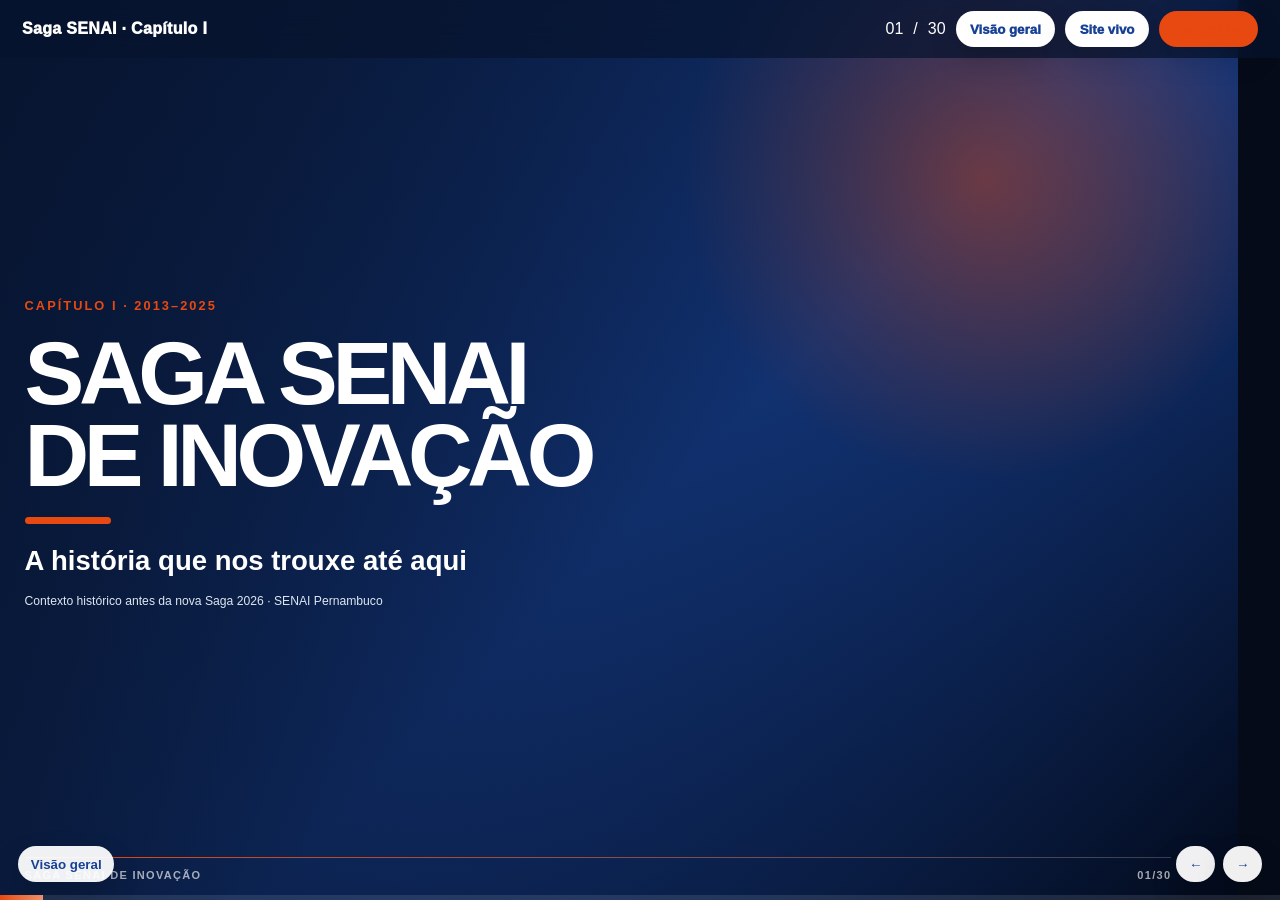
==== index.html @ 02d1ab54 "Reescreve keynote como site online vivo" ====
<!doctype html>
<html lang="pt-BR">
<head>
  <meta charset="utf-8">
  <meta name="viewport" content="width=device-width, initial-scale=1">
  <meta name="theme-color" content="#164194">
  <meta name="description" content="Keynote online da Saga SENAI de Inovação — Capítulo I: A história que nos trouxe até aqui.">
  <title>Saga SENAI de Inovação — Capítulo I</title>
  <link rel="stylesheet" href="assets/css/site.css">
</head>
<body>
<nav class="nav">
  <div class="brand">Saga SENAI · Capítulo I</div>
  <div class="nav-actions">
    <span id="currentSlide">01</span><span>/</span><span id="totalSlides">30</span>
    <button class="btn" data-overview>Visão geral</button>
    <button class="btn" data-free>Site vivo</button>
    <button class="btn orange" data-fullscreen>Apresentar</button>
  </div>
</nav>
<main class="site"><div class="slides">

<section class="slide dark active" id="slide-01">
  <div class="hero-bg"></div>
  <div class="v" style="height:100%;max-width:850px">
    <div class="kicker a1">Capítulo I · 2013–2025</div>
    <h1 class="white-text a2">SAGA SENAI<br>DE INOVAÇÃO</h1>
    <div class="line a3"></div>
    <p class="lead white-text a4">A história que nos trouxe até aqui</p>
    <p class="small a4" style="margin-top:1rem;color:#DDE7F2">Contexto histórico antes da nova Saga 2026 · SENAI Pernambuco</p>
  </div>
  <div class="footer"><span>Saga SENAI de Inovação</span><span>01/30</span></div>
</section>

<section class="slide light" id="slide-02">
  <div class="blob" style="width:520px;height:520px;right:-120px;top:-110px"></div>
  <div class="full"><div style="max-width:1000px">
    <div class="kicker a1">Contrato narrativo</div>
    <h2 class="a2">Antes da nova Saga, precisamos entender a Saga que nos trouxe até aqui.</h2>
    <div class="line center a3"></div>
    <p class="lead a4">Esta não é uma palestra sobre passado. É a construção do <span class="orange">contexto</span> que torna a próxima mudança compreensível.</p>
  </div></div>
  <div class="footer"><span>Contexto antes da mudança</span><span>02/30</span></div>
</section>

<section class="slide blue" id="slide-03">
  <div class="split reverse">
    <div class="v">
      <div class="kicker a1">Pergunta inicial</div>
      <h2 class="white-text a2">Pense em um aluno.</h2>
      <div class="line a3"></div>
      <p class="lead white-text a4">O que esse jovem precisa saber fazer que uma aula expositiva, sozinha, não consegue entregar?</p>
    </div>
    <figure class="visual float a3"><img src="assets/illustrations/road-to-knowledge.svg" alt="Jornada de aprendizagem"></figure>
  </div>
  <div class="footer"><span>A pergunta de origem</span><span>03/30</span></div>
</section>

<section class="slide white" id="slide-04">
  <div class="kicker a1">Ativação da sala</div><h2 class="a2">Antes dos dados, uma memória.</h2>
  <div class="grid g3" style="margin-top:2.6rem">
    <div class="card a3"><h3>Equipe multidisciplinar</h3><p>Quantos trabalharam com pessoas de cursos diferentes?</p></div>
    <div class="card sky a4"><h3>Mercado real</h3><p>Quantos viveram uma situação real de empresa durante a formação?</p></div>
    <div class="card a4"><h3>Pitch</h3><p>Quantos defenderam uma solução para um empresário?</p></div>
  </div>
  <div class="footer"><span>Memória antes do dado</span><span>04/30</span></div>
</section>

<section class="slide light" id="slide-05">
  <div class="split">
    <div class="v"><div class="kicker a1">O problema original</div><h2 class="a2">A indústria chamava por outro tipo de formação.</h2><div class="line a3"></div><p class="lead a4">Problemas reais exigem mais do que domínio técnico.</p><p class="a4" style="margin-top:.8rem">Exigem colaboração, comunicação, prototipagem, decisão e entrega.</p></div>
    <figure class="visual float a3"><img src="assets/illustrations/wireframe-to-app.svg" alt="Prototipagem e aplicação"></figure>
  </div>
  <div class="footer"><span>Indústria · Competências · Aprendizagem aplicada</span><span>05/30</span></div>
</section>

<section class="slide white" id="slide-06">
  <div class="split"><div class="v"><div class="kicker a1">Contexto industrial</div><h2 class="a2">As competências passaram a mudar mais rápido.</h2><p class="small a3" style="margin-top:1rem">Fonte: Future of Jobs Report 2025 · World Economic Forum</p></div><div class="v"><div class="giant a2">39%</div><p class="lead a3">das competências centrais dos trabalhadores devem mudar até 2030.</p><div class="pills a4"><span class="badge">aprender</span><span class="badge sky">adaptar</span><span class="badge">criar</span><span class="badge orange">resolver</span></div></div></div>
  <div class="footer"><span>Competências em transformação</span><span>06/30</span></div>
</section>

<section class="slide light" id="slide-07">
  <div class="split"><div class="v"><div class="kicker a1">Base pedagógica</div><h2 class="a2">A MSEP é a raiz.<br><span class="orange">A Saga é o currículo em movimento.</span></h2><p class="lead a3" style="margin-top:1rem">A Saga materializa princípios da aprendizagem por competências em situações reais.</p><p class="small a4" style="margin-top:1rem">Não inserir data específica da MSEP sem validação documental.</p></div><figure class="visual float a3"><img src="assets/illustrations/road-to-knowledge.svg" alt="MSEP como raiz da aprendizagem"></figure></div>
  <div class="footer"><span>Currículo em movimento</span><span>07/30</span></div>
</section>

<section class="slide white" id="slide-08">
  <div class="kicker a1">DNA da Saga</div><h2 class="a2">Sem demanda real, não há aprendizagem real.</h2><p class="lead a3" style="margin-top:1rem;max-width:1050px">Situação-Problema é o desafio real que entra na escola como matéria-prima de aprendizagem.</p>
  <div class="map a4" style="height:230px"><div class="map-line"></div><div class="node" style="left:0;top:50%;transform:translateY(-50%)">Indústria<br>formula</div><div class="node" style="left:23%;top:50%;transform:translateY(-50%)">SENAI<br>media</div><div class="node o" style="left:46%;top:50%;transform:translateY(-50%)">Escola<br>trabalha</div><div class="node" style="left:69%;top:50%;transform:translateY(-50%)">Estudante<br>prototipa</div><div class="node" style="left:92%;top:50%;transform:translateY(-50%)">Indústria<br>avalia</div></div>
  <div class="footer"><span>Situação-Problema</span><span>08/30</span></div>
</section>

<section class="slide light" id="slide-09">
  <div class="kicker a1">Mapa da trilha</div><h2 class="a2">A Saga é uma trilha, não uma lista de eventos.</h2>
  <div class="map a3"><div class="map-line"></div><div class="node" style="left:0;top:50%;transform:translateY(-50%)">Indústria</div><div class="node o" style="left:23%;top:50%;transform:translateY(-50%)">Grand<br>Prix</div><div class="node" style="left:46%;top:50%;transform:translateY(-50%)">DSPI</div><div class="node o" style="left:69%;top:50%;transform:translateY(-50%)">Inova</div><div class="node" style="left:92%;top:50%;transform:translateY(-50%)">Indústria</div><div class="transversal">SENAI Lab · ambiente transversal | MSEP · base pedagógica</div></div>
  <div class="footer"><span>Trilha de aprendizagem aplicada</span><span>09/30</span></div>
</section>

<section class="slide dark" id="slide-10"><div class="hero-bg"></div><div class="v" style="height:100%;max-width:960px"><div class="kicker a1">Grand Prix · primeira aposta</div><h2 class="white-text a2">E se colocássemos velocidade de startup dentro da escola técnica?</h2><div class="pills a3"><span class="badge orange">desafio real</span><span class="badge light">equipe multidisciplinar</span><span class="badge light">tempo limitado</span><span class="badge light">banca da indústria</span></div></div><div class="footer"><span>Grand Prix</span><span>10/30</span></div></section>

<section class="slide white" id="slide-11"><div class="full"><div style="max-width:1060px"><div class="kicker a1">Pergunta ativadora</div><h2 class="center a2">Por que <span class="orange">escuderia</span>?</h2><figure class="visual float a3" style="margin:1rem auto 1.5rem"><img src="assets/illustrations/team-assignment.svg" alt="Equipe e papéis"></figure><div class="grid g4 a4"><div class="card"><h3>Identidade</h3><p>pertencimento</p></div><div class="card sky"><h3>Estratégia</h3><p>papéis e ritmo</p></div><div class="card blue"><h3>Colaboração</h3><p>inteligência coletiva</p></div><div class="card"><h3>Performance</h3><p>entrega sob pressão</p></div></div></div></div><div class="footer"><span>Escuderia como metáfora pedagógica</span><span>11/30</span></div></section>

<section class="slide light" id="slide-12"><div class="kicker a1">A corrida de inovação</div><h2 class="a2">Pouco tempo. Alta intensidade. Entrega real.</h2><div class="timeline a3"><div class="tp" style="left:8%"><div class="dot"></div><p>Imersão</p></div><div class="tp" style="left:25%"><div class="dot"></div><p>Ideação</p></div><div class="tp" style="left:42%"><div class="dot"></div><p>Protótipo</p></div><div class="tp" style="left:59%"><div class="dot"></div><p>Negócio</p></div><div class="tp" style="left:76%"><div class="dot"></div><p>Pitch</p></div><div class="tp" style="left:93%"><div class="dot"></div><p>Banca</p></div></div><div class="footer"><span>Da imersão à banca</span><span>12/30</span></div></section>

<section class="slide white" id="slide-13"><div class="kicker a1">As três entregas</div><h2 class="a2">O Grand Prix não termina em ideia.</h2><div class="grid g3" style="margin-top:2.8rem"><div class="card sky a3"><h3>Canvas</h3><p>Como a solução cria valor?</p></div><div class="card blue a4"><h3>Protótipo</h3><p>Como a ideia começa a existir?</p></div><div class="card a4"><h3>Pitch</h3><p>Como a equipe defende a solução?</p></div></div><p class="center lead a4" style="margin-top:2.4rem;color:var(--blue)">Pensar · fazer · testar · sintetizar · defender</p><div class="footer"><span>Canvas · Protótipo · Pitch</span><span>13/30</span></div></section>

<section class="slide blue" id="slide-14"><div class="split"><div class="v"><div class="kicker a1">Empresas reais</div><h2 class="white-text a2">A indústria não é espectadora.</h2><div class="line a3"></div><p class="lead white-text a4">Na Saga, a indústria demanda, acompanha, pergunta e avalia.</p></div><figure class="visual float a3"><img src="assets/illustrations/public-speaking.svg" alt="Apresentação para banca"></figure></div><div class="footer"><span>A indústria dentro da aprendizagem</span><span>14/30</span></div></section>

<section class="slide light" id="slide-15"><div class="kicker a1">Primeiros aprendizados</div><h2 class="a2">A faísca acendeu.</h2><p class="lead a3" style="margin-top:.75rem">O Grand Prix mostrou que estudantes técnicos podiam:</p><div class="grid g3" style="margin-top:2rem"><div class="card a3"><h3>01</h3><p>entender problemas reais</p></div><div class="card sky a4"><h3>02</h3><p>trabalhar sob pressão</p></div><div class="card blue a4"><h3>03</h3><p>colaborar entre áreas</p></div><div class="card blue a3"><h3>04</h3><p>prototipar soluções</p></div><div class="card a4"><h3>05</h3><p>comunicar valor para a indústria</p></div></div><div class="footer"><span>Potencial revelado</span><span>15/30</span></div></section>

<section class="slide dark" id="slide-16"><div class="split"><div class="v"><div class="kicker a1">O teste que ninguém pediu</div><h2 class="white-text a2">E então veio 2020.</h2><div class="line a3"></div><p class="lead white-text a4">A pandemia colocou à prova a capacidade de adaptação da Saga.</p><div class="pills a4"><span class="badge light">operação digital</span><span class="badge light">mentorias remotas</span><span class="badge orange">atuação em rede</span></div></div><figure class="visual float a3"><img src="assets/illustrations/conference-call.svg" alt="Operação digital e remota"></figure></div><div class="footer"><span>Pandemia e adaptação</span><span>16/30</span></div></section>

<section class="slide white" id="slide-17"><div class="split"><div class="v"><div class="kicker a1">DSPI</div><h2 class="a2">Uma boa ideia precisa de tempo para virar solução.</h2><p class="lead a3" style="margin-top:1rem">Se o Grand Prix acende a faísca, o DSPI sustenta a chama.</p></div><div class="grid a4"><div class="card blue"><h3>Projeto Integrador</h3><p>continuidade pedagógica</p></div><div class="card sky"><h3>Método</h3><p>investigação, teste e banca</p></div><div class="card"><h3>Aprendizagem contínua</h3><p>o percurso também importa</p></div></div></div><div class="footer"><span>Da faísca à chama</span><span>17/30</span></div></section>

<section class="slide light" id="slide-18"><div class="kicker a1">Projeto como evidência</div><h2 class="a2">O processo também é aprendizagem.</h2><p class="lead a3" style="margin-top:.9rem;max-width:1050px">Na Saga, investigar, errar, testar, ajustar e comunicar têm valor pedagógico.</p><div class="map a4" style="height:230px"><div class="map-line"></div><div class="node" style="left:0;top:50%;transform:translateY(-50%)">Investigar</div><div class="node o" style="left:23%;top:50%;transform:translateY(-50%)">Idear</div><div class="node" style="left:46%;top:50%;transform:translateY(-50%)">Prototipar</div><div class="node o" style="left:69%;top:50%;transform:translateY(-50%)">Validar</div><div class="node" style="left:92%;top:50%;transform:translateY(-50%)">Comunicar</div></div><div class="footer"><span>Ciclo de aprendizagem aplicada</span><span>18/30</span></div></section>

<section class="slide white" id="slide-19"><div class="kicker a1">Duas perguntas · dois tempos</div><h2 class="a2">Uma mesma trilha.</h2><div class="grid g2" style="margin-top:2.7rem"><div class="card a3"><h3>Grand Prix</h3><p>Intensidade, ideação rápida, protótipo inicial e pressão criativa.</p></div><div class="card blue a4"><h3>DSPI</h3><p>Profundidade, investigação, protótipo funcional e aprendizagem contínua.</p></div></div><div class="footer"><span>Intensidade e profundidade</span><span>19/30</span></div></section>

<section class="slide blue" id="slide-20"><div class="split"><div class="v"><div class="kicker a1">SENAI Lab</div><h2 class="white-text a2">Onde a ideia começa a existir?</h2><div class="line a3"></div><h1 class="orange a4" style="font-size:clamp(54px,7vw,106px)">No SENAI Lab.</h1><p class="lead white-text a4">Ideia → objeto · hipótese → teste · solução → protótipo</p></div><figure class="visual float a3"><img src="assets/illustrations/wireframe-to-app.svg" alt="Protótipo no laboratório"></figure></div><div class="footer"><span>O chão da inovação</span><span>20/30</span></div></section>

<section class="slide light" id="slide-21"><div class="kicker a1">Prototipagem</div><h2 class="a2">Do conceito ao MVP.</h2><div class="grid g3" style="margin-top:3rem"><div class="card sky a3"><h3>Nível 1</h3><p>Protótipo conceitual</p></div><div class="card blue a4"><h3>Nível 2</h3><p>Protótipo funcional</p></div><div class="card a4"><h3>Nível 3</h3><p>MVP com potencial de aplicação</p></div></div><p class="lead center a4" style="margin-top:2.6rem;color:var(--blue)">Prototipagem transforma aprendizagem em evidência concreta.</p><div class="footer"><span>Do conceito à aplicação</span><span>21/30</span></div></section>

<section class="slide white" id="slide-22"><div class="split"><div class="v"><div class="kicker a1">Inova SENAI</div><h2 class="a2">Alguém pagaria por isso?</h2><div class="grid" style="margin-top:2rem"><div class="card blue a3"><h3>Grand Prix</h3><p>A equipe consegue ter uma boa ideia sob pressão?</p></div><div class="card sky a4"><h3>DSPI</h3><p>A equipe consegue transformar a ideia em algo que funciona?</p></div><div class="card a4"><h3>Inova</h3><p>A solução tem valor fora da escola?</p></div></div></div><figure class="visual float a3"><img src="assets/illustrations/budget-adjustments.svg" alt="Valor e viabilidade"></figure></div><div class="footer"><span>A pergunta de mercado</span><span>22/30</span></div></section>

<section class="slide light" id="slide-23"><div class="kicker a1">Continuidade</div><h2 class="a2">Quando a aprendizagem atravessa a escola.</h2><p class="lead a3" style="margin-top:.8rem;max-width:1050px">O maior impacto da Saga acontece quando o projeto não termina no evento.</p><div class="timeline a4"><div class="tp" style="left:8%"><div class="dot"></div><p>Sala</p></div><div class="tp" style="left:25%"><div class="dot"></div><p>Protótipo</p></div><div class="tp" style="left:42%"><div class="dot"></div><p>Banca</p></div><div class="tp" style="left:59%"><div class="dot"></div><p>Mentoria</p></div><div class="tp" style="left:76%"><div class="dot"></div><p>Ecossistema</p></div><div class="tp" style="left:93%"><div class="dot"></div><p>Continuidade</p></div></div><div class="footer"><span>Projeto que continua</span><span>23/30</span></div></section>

<section class="slide blue" id="slide-24"><div class="split"><div class="v"><div class="kicker a1">Rede nacional</div><h2 class="white-text a2">A Saga cresceu porque cada DR traduziu a proposta para sua realidade.</h2><p class="lead white-text a3" style="margin-top:1rem">Identidade nacional + adaptação regional.</p></div><figure class="visual float a3"><img src="assets/illustrations/join-network.svg" alt="Rede nacional"></figure></div><div class="footer"><span>Identidade nacional · adaptação regional</span><span>24/30</span></div></section>

<section class="slide white" id="slide-25"><div class="kicker a1">Valor acumulado</div><h2 class="a2">O valor da Saga não está apenas no pódio.</h2><div class="grid g2" style="margin-top:2.2rem"><div class="card a3"><h3>Aluno</h3><p>protagonismo, confiança e repertório</p></div><div class="card blue a4"><h3>Docente</h3><p>mediação, projeto e inovação pedagógica</p></div><div class="card sky a4"><h3>Escola</h3><p>evidências, integração e cultura de inovação</p></div><div class="card a4"><h3>Indústria</h3><p>aproximação, talentos e soluções</p></div></div><div class="footer"><span>Para além da competição</span><span>25/30</span></div></section>

<section class="slide light" id="slide-26"><div class="full"><div style="max-width:1120px"><div class="kicker a1">O modelo amadureceu</div><h2 class="center a2">E quando um modelo amadurece, ele também precisa mudar.</h2><div class="grid g3" style="margin-top:3rem"><div class="card a3"><h3>Crescimento</h3><p>traz complexidade</p></div><div class="card sky a4"><h3>Complexidade</h3><p>exige governança</p></div><div class="card a4"><h3>Governança</h3><p>exige nova arquitetura</p></div></div></div></div><div class="footer"><span>O paradoxo da evolução</span><span>26/30</span></div></section>

<section class="slide dark" id="slide-27"><div class="split"><div class="v"><div class="kicker a1">Limites do modelo anterior</div><h2 class="white-text a2">Crescimento real exige reconhecer limites.</h2><div class="line a3"></div><p class="lead white-text a4">O DSPI foi fundamental.</p><div class="pills a4"><span class="badge light">o mundo mudou</span><span class="badge light">a indústria mudou</span><span class="badge light">os estudantes mudaram</span><span class="badge orange">a Saga amadureceu</span></div></div><figure class="visual float a3"><img src="assets/illustrations/comment-sent.svg" alt="Maturidade institucional"></figure></div><div class="footer"><span>Seriedade institucional</span><span>27/30</span></div></section>

<section class="slide white" id="slide-28"><div class="full"><div style="max-width:1120px"><div class="kicker a1">A verdade desconfortável</div><h2 class="center a2">O sucesso da Saga foi exatamente o motivo pelo qual ela precisou <span class="orange">evoluir</span>.</h2><p class="lead center a3" style="margin-top:1.4rem">A Saga não evolui por fraqueza. Evolui porque funcionou, cresceu e passou a exigir mais integração, evidência, governança e conexão curricular.</p></div></div><div class="footer"><span>O sucesso exige evolução</span><span>28/30</span></div></section>

<section class="slide dark" id="slide-29"><div class="full"><div style="max-width:1120px"><h2 class="white-text center a1">Se a Saga funcionou tão bem,</h2><h1 class="orange center a2" style="font-size:clamp(58px,8vw,118px)">por que precisou mudar?</h1><p class="lead center a3" style="margin-top:1.6rem;color:#DDE7F2">A resposta pertence ao segundo momento do encontro.</p></div></div><div class="footer"><span>Pergunta para o intervalo</span><span>29/30</span></div></section>

<section class="slide blue" id="slide-30"><div class="split"><div class="v"><div class="kicker a1">Encerramento do Capítulo I</div><h2 class="white-text a2">Vocês são essas pessoas agora.</h2><div class="line a3"></div><p class="lead white-text a4">A Saga chegou até aqui porque, em cada momento difícil, houve pessoas que escolheram avançar.</p><p class="lead a4" style="margin-top:1.4rem;color:#F6D6C8">Ninguém constrói o futuro sem entender o que custou chegar até aqui.</p></div><figure class="visual float a3"><img src="assets/illustrations/online-party.svg" alt="Encerramento e continuidade"></figure></div><div class="footer"><span>Responsabilidade e continuidade</span><span>30/30</span></div></section>

</div></main>
<div class="controls"><button data-prev>←</button><button data-next>→</button></div>
<div class="menu"><button data-overview>Visão geral</button></div>
<div class="progress"><span id="progressBar"></span></div>
<script src="assets/js/app.js"></script>
</body>
</html>
---- assets/css/site.css ----
:root{--blue:#164194;--sky:#008BD2;--orange:#E84910;--white:#fff;--off:#f7f9fc;--soft:#ecf1f7;--text:#2f3a45;--muted:#6b7280;--dark:#07142f;--ink:#111827;--shadow:0 28px 90px rgba(7,20,47,.22);--soft-shadow:0 16px 42px rgba(7,20,47,.12);--radius:28px}*{box-sizing:border-box}html{scroll-behavior:smooth}body{margin:0;background:#050b18;color:var(--text);font-family:Aptos,Inter,Arial,sans-serif;overflow:hidden}body.free{overflow:auto}.site{height:100vh;overflow:hidden;background:#050b18}.slides{height:100%;position:relative}.slide{position:absolute;inset:0;display:none;padding:6.2vh 5.2vw 5.4vh;background:var(--off);overflow:hidden;isolation:isolate}.slide.active{display:grid;animation:enter .7s cubic-bezier(.2,.8,.2,1) both}.slide.light{background:var(--off)}.slide.white{background:#fff}.slide.dark{background:var(--ink);color:#fff}.slide.blue{background:linear-gradient(135deg,#07142f 0%,#164194 62%,#008bd2 140%);color:#fff}.slide.dark h1,.slide.dark h2,.slide.dark h3,.slide.dark p,.slide.blue h1,.slide.blue h2,.slide.blue h3,.slide.blue p{color:#fff}@keyframes enter{from{opacity:0;transform:translateX(4vw) scale(.985)}to{opacity:1;transform:translateX(0) scale(1)}}@keyframes rise{from{opacity:0;transform:translateY(28px)}to{opacity:1;transform:translateY(0)}}@keyframes float{0%,100%{transform:translateY(0)}50%{transform:translateY(-14px)}}.active .a1{animation:rise .65s .04s both}.active .a2{animation:rise .65s .18s both}.active .a3{animation:rise .65s .32s both}.active .a4{animation:rise .65s .46s both}.active .float{animation:float 5s ease-in-out infinite}h1,h2,h3,p{margin:0}h1{font-size:clamp(48px,7vw,112px);line-height:.92;letter-spacing:-.06em;font-weight:900;color:var(--blue)}h2{font-size:clamp(34px,4.6vw,72px);line-height:1.02;letter-spacing:-.045em;font-weight:860;color:var(--blue)}h3{font-size:clamp(20px,2vw,30px);line-height:1.1;font-weight:820;color:var(--blue)}p{font-size:clamp(18px,1.55vw,27px);line-height:1.32}.lead{font-size:clamp(23px,2.15vw,36px);line-height:1.2;font-weight:650}.small{font-size:clamp(12px,.95vw,16px);line-height:1.35;color:var(--muted)}.kicker{font-size:clamp(12px,1vw,16px);font-weight:900;text-transform:uppercase;letter-spacing:.16em;color:var(--orange);margin-bottom:1.15rem}.orange{color:var(--orange)!important}.blue-text{color:var(--blue)!important}.white-text{color:#fff!important}.center{text-align:center}.muted{color:var(--muted)}.line{width:86px;height:7px;border-radius:99px;background:var(--orange);margin:1.25rem 0}.line.center{margin-left:auto;margin-right:auto}.split{height:100%;display:grid;grid-template-columns:.98fr 1.02fr;gap:3rem;align-items:center}.split.reverse{grid-template-columns:1.04fr .96fr}.v{display:flex;flex-direction:column;justify-content:center}.full{height:100%;display:flex;align-items:center;justify-content:center;text-align:center}.grid{display:grid;gap:1.18rem}.g2{grid-template-columns:repeat(2,1fr)}.g3{grid-template-columns:repeat(3,1fr)}.g4{grid-template-columns:repeat(4,1fr)}.card{background:rgba(255,255,255,.94);border:1px solid rgba(22,65,148,.12);border-radius:26px;padding:1.25rem 1.35rem;box-shadow:var(--soft-shadow);position:relative;overflow:hidden}.card:before{content:"";position:absolute;left:0;top:0;bottom:0;width:7px;background:var(--orange)}.card.blue:before{background:var(--blue)}.card.sky:before{background:var(--sky)}.card h3{margin-bottom:.45rem}.card p{font-size:clamp(15px,1.25vw,21px);color:var(--text)}.badge{display:inline-flex;align-items:center;justify-content:center;border-radius:99px;background:var(--blue);color:#fff;padding:.48rem .78rem;font-weight:900;text-transform:uppercase;letter-spacing:.06em;font-size:clamp(11px,.9vw,15px);box-shadow:0 12px 28px rgba(22,65,148,.18)}.badge.orange{background:var(--orange)}.badge.sky{background:var(--sky)}.badge.light{background:#fff;color:var(--blue);box-shadow:none}.pills{display:flex;flex-wrap:wrap;gap:.58rem;margin-top:1.35rem}.hero-bg{position:absolute;inset:0;z-index:-2;background:radial-gradient(circle at 80% 20%,rgba(232,73,16,.55),transparent 24%),linear-gradient(135deg,#07142f 0%,#164194 55%,#020817 100%)}.hero-bg:after{content:"";position:absolute;inset:0;background:linear-gradient(90deg,rgba(7,20,47,.86),rgba(7,20,47,.45),rgba(7,20,47,.10));z-index:-1}.blob{position:absolute;border-radius:50%;filter:blur(10px);opacity:.22;background:radial-gradient(circle,var(--sky),transparent 62%)}.visual{width:min(44vw,610px);justify-self:center}.visual img{width:100%;height:auto;filter:drop-shadow(0 26px 42px rgba(7,20,47,.14))}.dark .visual img,.blue .visual img{filter:drop-shadow(0 30px 52px rgba(0,0,0,.28))}.footer{position:absolute;left:5.2vw;right:5.2vw;bottom:2.1vh;display:flex;align-items:center;justify-content:space-between;color:rgba(47,58,69,.55);font-size:11px;font-weight:900;text-transform:uppercase;letter-spacing:.12em}.footer:before{content:"";position:absolute;left:0;right:0;top:-12px;height:1px;background:linear-gradient(90deg,var(--orange),rgba(22,65,148,.12))}.dark .footer,.blue .footer{color:rgba(255,255,255,.64)}.dark .footer:before,.blue .footer:before{background:linear-gradient(90deg,var(--orange),rgba(255,255,255,.20))}.map{position:relative;height:315px;margin-top:2.1rem}.map-line{position:absolute;left:7%;right:7%;top:50%;height:5px;border-radius:99px;background:linear-gradient(90deg,var(--blue),var(--sky),var(--orange));transform:translateY(-50%)}.node{position:absolute;width:126px;height:126px;border-radius:50%;display:flex;align-items:center;justify-content:center;text-align:center;background:#fff;border:3px solid var(--blue);color:var(--blue);font-weight:900;box-shadow:var(--soft-shadow);padding:.9rem}.node.o{border-color:var(--orange);color:var(--orange)}.transversal{position:absolute;left:18%;right:18%;bottom:5px;height:42px;border-radius:99px;background:var(--blue);color:#fff;display:flex;align-items:center;justify-content:center;font-weight:900;letter-spacing:.05em}.timeline{position:relative;height:285px;margin-top:2.4rem}.timeline:before{content:"";position:absolute;left:4%;right:4%;top:52%;height:5px;border-radius:99px;background:linear-gradient(90deg,var(--blue),var(--sky),var(--orange))}.tp{position:absolute;top:37%;transform:translateX(-50%);text-align:center}.dot{width:34px;height:34px;border-radius:50%;background:var(--orange);border:6px solid #fff;box-shadow:0 12px 30px rgba(232,73,16,.25);margin:0 auto 14px}.tp p{font-size:16px;font-weight:900;color:var(--blue)}.nav{position:fixed;top:0;left:0;right:0;height:58px;display:flex;align-items:center;justify-content:space-between;padding:0 22px;background:rgba(7,20,47,.72);backdrop-filter:blur(16px);z-index:80;color:#fff}.brand{font-weight:950;letter-spacing:.02em}.nav-actions{display:flex;gap:10px;align-items:center}.btn{border:0;border-radius:99px;padding:.68rem .9rem;background:#fff;color:var(--blue);font-weight:950;cursor:pointer;box-shadow:0 12px 28px rgba(0,0,0,.18)}.btn.orange{background:var(--orange);color:#fff}.progress{position:fixed;left:0;right:0;bottom:0;height:5px;background:rgba(255,255,255,.10);z-index:99}.progress span{display:block;height:100%;width:0;background:linear-gradient(90deg,var(--orange),#ff9a72);transition:width .35s}.controls{position:fixed;right:18px;bottom:18px;display:flex;gap:8px;z-index:100}.controls button,.menu button{border:0;background:rgba(255,255,255,.94);color:var(--blue);font-weight:900;border-radius:99px;padding:.65rem .8rem;box-shadow:0 12px 28px rgba(0,0,0,.18);cursor:pointer}.menu{position:fixed;left:18px;bottom:18px;z-index:100}.overview{overflow:auto!important;background:#07142f}.overview .site{height:auto;overflow:auto}.overview .slides{position:static;display:grid;grid-template-columns:repeat(2,minmax(320px,1fr));gap:18px;padding:18px}.overview .slide{display:block!important;position:relative;height:calc((50vw - 36px)*.5625);min-height:260px;padding:3vh 3vw;cursor:pointer}.overview .footer,.overview .controls,.overview .menu{display:none}.free .site{height:auto;overflow:auto}.free .slides{position:static}.free .slide{position:relative;display:grid;height:100vh}.free .controls,.free .menu{display:none}@media(max-width:900px){body{overflow:auto}.site{height:auto;overflow:auto}.slide{position:relative;display:grid;min-height:100vh}.split,.split.reverse,.g2,.g3,.g4{grid-template-columns:1fr}.visual{display:none}.footer{display:none}.nav{position:sticky}.controls,.menu{display:none}}
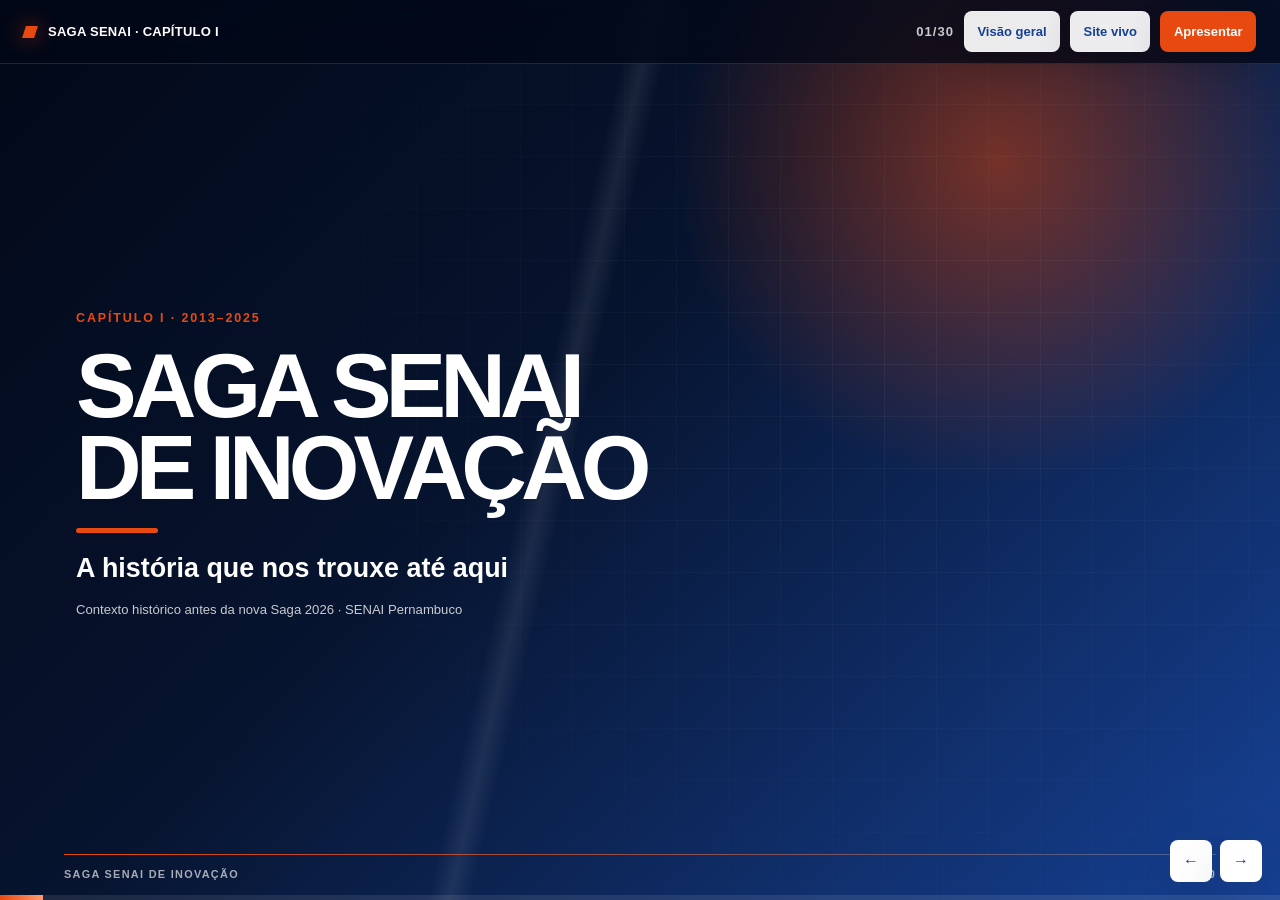
==== commit 11686665: "Reestrutura index com Bootstrap, ilustracoes e design futurista" ====
--- a/index.html
+++ b/index.html
@@ -4,144 +4,166 @@
   <meta charset="utf-8">
   <meta name="viewport" content="width=device-width, initial-scale=1">
   <meta name="theme-color" content="#164194">
-  <meta name="description" content="Keynote online da Saga SENAI de Inovação — Capítulo I: A história que nos trouxe até aqui.">
+  <meta name="description" content="Keynote online da Saga SENAI de Inovação — Capítulo I.">
   <title>Saga SENAI de Inovação — Capítulo I</title>
+  <link href="https://cdn.jsdelivr.net/npm/bootstrap@5.3.3/dist/css/bootstrap.min.css" rel="stylesheet">
   <link rel="stylesheet" href="assets/css/site.css">
 </head>
 <body>
-<nav class="nav">
-  <div class="brand">Saga SENAI · Capítulo I</div>
-  <div class="nav-actions">
-    <span id="currentSlide">01</span><span>/</span><span id="totalSlides">30</span>
-    <button class="btn" data-overview>Visão geral</button>
-    <button class="btn" data-free>Site vivo</button>
-    <button class="btn orange" data-fullscreen>Apresentar</button>
+<header class="topbar">
+  <div class="brand-mark"><span class="brand-dot"></span><span>Saga SENAI · Capítulo I</span></div>
+  <div class="top-actions">
+    <span class="slide-counter"><span id="currentSlide">01</span>/<span id="totalSlides">30</span></span>
+    <button class="btn-saga" type="button" data-overview>Visão geral</button>
+    <button class="btn-saga" type="button" data-site-mode>Site vivo</button>
+    <button class="btn-saga orange" type="button" data-fullscreen>Apresentar</button>
   </div>
-</nav>
-<main class="site"><div class="slides">
+</header>
 
-<section class="slide dark active" id="slide-01">
-  <div class="hero-bg"></div>
-  <div class="v" style="height:100%;max-width:850px">
-    <div class="kicker a1">Capítulo I · 2013–2025</div>
-    <h1 class="white-text a2">SAGA SENAI<br>DE INOVAÇÃO</h1>
-    <div class="line a3"></div>
-    <p class="lead white-text a4">A história que nos trouxe até aqui</p>
-    <p class="small a4" style="margin-top:1rem;color:#DDE7F2">Contexto histórico antes da nova Saga 2026 · SENAI Pernambuco</p>
+<main class="deck-shell">
+  <div class="slides">
+
+    <section class="slide dark is-active" id="slide-01">
+      <div class="hero-circuit"></div>
+      <div class="container-fluid">
+        <div class="row min-vh-75 align-items-center">
+          <div class="col-xl-8 copy-block">
+            <div class="kicker" data-animate style="--delay:.05s">Capítulo I · 2013–2025</div>
+            <h1 class="white-text" data-animate style="--delay:.14s">SAGA SENAI<br>DE INOVAÇÃO</h1>
+            <div class="accent-line" data-animate style="--delay:.24s"></div>
+            <p class="lead white-text" data-animate style="--delay:.34s">A história que nos trouxe até aqui</p>
+            <p class="small text-white-soft mt-3" data-animate style="--delay:.44s">Contexto histórico antes da nova Saga 2026 · SENAI Pernambuco</p>
+          </div>
+        </div>
+      </div>
+      <div class="slide-footer"><span>Saga SENAI de Inovação</span><span>01/30</span></div>
+    </section>
+
+    <section class="slide light" id="slide-02">
+      <div class="container-fluid">
+        <div class="row justify-content-center align-items-center text-center">
+          <div class="col-xl-9 copy-wide">
+            <div class="kicker" data-animate>Contrato narrativo</div>
+            <h2 data-animate style="--delay:.12s">Antes da nova Saga, precisamos entender a Saga que nos trouxe até aqui.</h2>
+            <div class="accent-line center" data-animate style="--delay:.22s"></div>
+            <p class="lead" data-animate style="--delay:.32s">Esta não é uma palestra sobre passado. É a construção do <span class="text-orange">contexto</span> que torna a próxima mudança compreensível.</p>
+          </div>
+        </div>
+      </div>
+      <div class="slide-footer"><span>Contexto antes da mudança</span><span>02/30</span></div>
+    </section>
+
+    <section class="slide blue" id="slide-03">
+      <div class="container-fluid">
+        <div class="row slide-grid align-items-center g-5">
+          <div class="col-lg-6 copy-block">
+            <div class="kicker" data-animate>Pergunta inicial</div>
+            <h2 class="white-text" data-animate style="--delay:.12s">Pense em um aluno.</h2>
+            <div class="accent-line" data-animate style="--delay:.22s"></div>
+            <p class="lead white-text" data-animate style="--delay:.32s">O que esse jovem precisa saber fazer que uma aula expositiva, sozinha, não consegue entregar?</p>
+          </div>
+          <div class="col-lg-6 visual-wrap"><img src="assets/illustrations/road-to-knowledge.svg" alt="Jornada de aprendizagem"></div>
+        </div>
+      </div>
+      <div class="slide-footer"><span>A pergunta de origem</span><span>03/30</span></div>
+    </section>
+
+    <section class="slide white" id="slide-04">
+      <div class="container-fluid">
+        <div class="row">
+          <div class="col-12"><div class="kicker" data-animate>Ativação da sala</div><h2 data-animate style="--delay:.12s">Antes dos dados, uma memória.</h2></div>
+        </div>
+        <div class="row g-4 mt-4">
+          <div class="col-lg-4" data-animate style="--delay:.22s"><div class="neo-panel"><h3>Equipe multidisciplinar</h3><p>Quantos trabalharam com pessoas de cursos diferentes?</p></div></div>
+          <div class="col-lg-4" data-animate style="--delay:.32s"><div class="neo-panel sky-accent"><h3>Mercado real</h3><p>Quantos viveram uma situação real de empresa durante a formação?</p></div></div>
+          <div class="col-lg-4" data-animate style="--delay:.42s"><div class="neo-panel blue-accent"><h3>Pitch</h3><p>Quantos defenderam uma solução para um empresário?</p></div></div>
+        </div>
+      </div>
+      <div class="slide-footer"><span>Memória antes do dado</span><span>04/30</span></div>
+    </section>
+
+    <section class="slide light" id="slide-05">
+      <div class="container-fluid"><div class="row slide-grid align-items-center g-5">
+        <div class="col-lg-6 copy-block"><div class="kicker" data-animate>O problema original</div><h2 data-animate style="--delay:.12s">A indústria chamava por outro tipo de formação.</h2><div class="accent-line" data-animate style="--delay:.22s"></div><p class="lead" data-animate style="--delay:.32s">Problemas reais exigem mais do que domínio técnico.</p><p class="mt-3" data-animate style="--delay:.42s">Exigem colaboração, comunicação, prototipagem, decisão e entrega.</p></div>
+        <div class="col-lg-6 visual-wrap"><img src="assets/illustrations/wireframe-to-app.svg" alt="Prototipagem e aplicação"></div>
+      </div></div>
+      <div class="slide-footer"><span>Indústria · Competências · Aprendizagem aplicada</span><span>05/30</span></div>
+    </section>
+
+    <section class="slide white" id="slide-06">
+      <div class="container-fluid"><div class="row slide-grid align-items-center g-5">
+        <div class="col-lg-6 copy-block"><div class="kicker" data-animate>Contexto industrial</div><h2 data-animate style="--delay:.12s">As competências passaram a mudar mais rápido.</h2><p class="small mt-3" data-animate style="--delay:.22s">Fonte: Future of Jobs Report 2025 · World Economic Forum</p></div>
+        <div class="col-lg-6"><div class="stat" data-animate style="--delay:.16s">39%</div><p class="lead" data-animate style="--delay:.26s">das competências centrais dos trabalhadores devem mudar até 2030.</p><div class="pill-list" data-animate style="--delay:.36s"><span class="badge-saga">aprender</span><span class="badge-saga sky">adaptar</span><span class="badge-saga">criar</span><span class="badge-saga orange">resolver</span></div></div>
+      </div></div>
+      <div class="slide-footer"><span>Competências em transformação</span><span>06/30</span></div>
+    </section>
+
+    <section class="slide light" id="slide-07">
+      <div class="container-fluid"><div class="row slide-grid align-items-center g-5">
+        <div class="col-lg-6 copy-block"><div class="kicker" data-animate>Base pedagógica</div><h2 data-animate style="--delay:.12s">A MSEP é a raiz.<br><span class="text-orange">A Saga é o currículo em movimento.</span></h2><p class="lead mt-3" data-animate style="--delay:.22s">A Saga materializa princípios da aprendizagem por competências em situações reais.</p><p class="small mt-3" data-animate style="--delay:.32s">Não inserir data específica da MSEP sem validação documental.</p></div>
+        <div class="col-lg-6 visual-wrap"><img src="assets/illustrations/road-to-knowledge.svg" alt="MSEP como raiz da aprendizagem"></div>
+      </div></div>
+      <div class="slide-footer"><span>Currículo em movimento</span><span>07/30</span></div>
+    </section>
+
+    <section class="slide white" id="slide-08">
+      <div class="container-fluid"><div class="row"><div class="col-12"><div class="kicker" data-animate>DNA da Saga</div><h2 data-animate style="--delay:.12s">Sem demanda real, não há aprendizagem real.</h2><p class="lead mt-3" data-animate style="--delay:.22s">Situação-Problema é o desafio real que entra na escola como matéria-prima de aprendizagem.</p></div></div><div class="map-flow" data-animate style="--delay:.32s"><div class="flow-node" style="left:7%">Indústria<br>formula</div><div class="flow-node" style="left:28%">SENAI<br>media</div><div class="flow-node orange" style="left:50%">Escola<br>trabalha</div><div class="flow-node" style="left:72%">Estudante<br>prototipa</div><div class="flow-node" style="left:93%">Indústria<br>avalia</div></div></div>
+      <div class="slide-footer"><span>Situação-Problema</span><span>08/30</span></div>
+    </section>
+
+    <section class="slide light" id="slide-09">
+      <div class="container-fluid"><div class="row"><div class="col-12"><div class="kicker" data-animate>Mapa da trilha</div><h2 data-animate style="--delay:.12s">A Saga é uma trilha, não uma lista de eventos.</h2></div></div><div class="map-flow" data-animate style="--delay:.24s"><div class="flow-node" style="left:7%">Indústria</div><div class="flow-node orange" style="left:28%">Grand<br>Prix</div><div class="flow-node" style="left:50%">DSPI</div><div class="flow-node orange" style="left:72%">Inova</div><div class="flow-node" style="left:93%">Indústria</div><div class="transversal">SENAI Lab · ambiente transversal | MSEP · base pedagógica</div></div></div>
+      <div class="slide-footer"><span>Trilha de aprendizagem aplicada</span><span>09/30</span></div>
+    </section>
+
+    <section class="slide dark" id="slide-10"><div class="hero-circuit"></div><div class="container-fluid"><div class="row align-items-center"><div class="col-xl-9 copy-block"><div class="kicker" data-animate>Grand Prix · primeira aposta</div><h2 class="white-text" data-animate style="--delay:.12s">E se colocássemos velocidade de startup dentro da escola técnica?</h2><div class="pill-list" data-animate style="--delay:.24s"><span class="badge-saga orange">desafio real</span><span class="badge-saga light">equipe multidisciplinar</span><span class="badge-saga light">tempo limitado</span><span class="badge-saga light">banca da indústria</span></div></div></div></div><div class="slide-footer"><span>Grand Prix</span><span>10/30</span></div></section>
+
+    <section class="slide white" id="slide-11"><div class="container-fluid"><div class="row justify-content-center text-center"><div class="col-xl-10"><div class="kicker" data-animate>Pergunta ativadora</div><h2 data-animate style="--delay:.12s">Por que <span class="text-orange">escuderia</span>?</h2><div class="visual-wrap my-2"><img src="assets/illustrations/team-assignment.svg" alt="Equipe e papéis"></div><div class="row g-3 mt-2"><div class="col-md-3" data-animate style="--delay:.18s"><div class="neo-panel"><h3>Identidade</h3><p>pertencimento</p></div></div><div class="col-md-3" data-animate style="--delay:.26s"><div class="neo-panel sky-accent"><h3>Estratégia</h3><p>papéis e ritmo</p></div></div><div class="col-md-3" data-animate style="--delay:.34s"><div class="neo-panel blue-accent"><h3>Colaboração</h3><p>inteligência coletiva</p></div></div><div class="col-md-3" data-animate style="--delay:.42s"><div class="neo-panel"><h3>Performance</h3><p>entrega sob pressão</p></div></div></div></div></div></div><div class="slide-footer"><span>Escuderia como metáfora pedagógica</span><span>11/30</span></div></section>
+
+    <section class="slide light" id="slide-12"><div class="container-fluid"><div class="kicker" data-animate>A corrida de inovação</div><h2 data-animate style="--delay:.12s">Pouco tempo. Alta intensidade. Entrega real.</h2><div class="timeline" data-animate style="--delay:.24s"><div class="timepoint" style="left:8%"><div class="dot"></div><p>Imersão</p></div><div class="timepoint" style="left:25%"><div class="dot"></div><p>Ideação</p></div><div class="timepoint" style="left:42%"><div class="dot"></div><p>Protótipo</p></div><div class="timepoint" style="left:59%"><div class="dot"></div><p>Negócio</p></div><div class="timepoint" style="left:76%"><div class="dot"></div><p>Pitch</p></div><div class="timepoint" style="left:93%"><div class="dot"></div><p>Banca</p></div></div></div><div class="slide-footer"><span>Da imersão à banca</span><span>12/30</span></div></section>
+
+    <section class="slide white" id="slide-13"><div class="container-fluid"><div class="kicker" data-animate>As três entregas</div><h2 data-animate style="--delay:.12s">O Grand Prix não termina em ideia.</h2><div class="row g-4 mt-4"><div class="col-lg-4" data-animate style="--delay:.22s"><div class="neo-panel sky-accent"><h3>Canvas</h3><p>Como a solução cria valor?</p></div></div><div class="col-lg-4" data-animate style="--delay:.32s"><div class="neo-panel blue-accent"><h3>Protótipo</h3><p>Como a ideia começa a existir?</p></div></div><div class="col-lg-4" data-animate style="--delay:.42s"><div class="neo-panel"><h3>Pitch</h3><p>Como a equipe defende a solução?</p></div></div></div><p class="lead text-blue text-center mt-5" data-animate style="--delay:.48s">Pensar · fazer · testar · sintetizar · defender</p></div><div class="slide-footer"><span>Canvas · Protótipo · Pitch</span><span>13/30</span></div></section>
+
+    <section class="slide blue" id="slide-14"><div class="container-fluid"><div class="row slide-grid align-items-center g-5"><div class="col-lg-6 copy-block"><div class="kicker" data-animate>Empresas reais</div><h2 class="white-text" data-animate style="--delay:.12s">A indústria não é espectadora.</h2><div class="accent-line" data-animate style="--delay:.22s"></div><p class="lead white-text" data-animate style="--delay:.32s">Na Saga, a indústria demanda, acompanha, pergunta e avalia.</p></div><div class="col-lg-6 visual-wrap"><img src="assets/illustrations/public-speaking.svg" alt="Apresentação para banca"></div></div></div><div class="slide-footer"><span>A indústria dentro da aprendizagem</span><span>14/30</span></div></section>
+
+    <section class="slide light" id="slide-15"><div class="container-fluid"><div class="kicker" data-animate>Primeiros aprendizados</div><h2 data-animate style="--delay:.12s">A faísca acendeu.</h2><p class="lead mt-3" data-animate style="--delay:.22s">O Grand Prix mostrou que estudantes técnicos podiam:</p><div class="row g-3 mt-4"><div class="col-lg-4" data-animate style="--delay:.30s"><div class="neo-panel"><h3>01</h3><p>entender problemas reais</p></div></div><div class="col-lg-4" data-animate style="--delay:.36s"><div class="neo-panel sky-accent"><h3>02</h3><p>trabalhar sob pressão</p></div></div><div class="col-lg-4" data-animate style="--delay:.42s"><div class="neo-panel blue-accent"><h3>03</h3><p>colaborar entre áreas</p></div></div><div class="col-lg-4" data-animate style="--delay:.48s"><div class="neo-panel blue-accent"><h3>04</h3><p>prototipar soluções</p></div></div><div class="col-lg-4" data-animate style="--delay:.54s"><div class="neo-panel"><h3>05</h3><p>comunicar valor para a indústria</p></div></div></div></div><div class="slide-footer"><span>Potencial revelado</span><span>15/30</span></div></section>
+
+    <section class="slide dark" id="slide-16"><div class="container-fluid"><div class="row slide-grid align-items-center g-5"><div class="col-lg-6 copy-block"><div class="kicker" data-animate>O teste que ninguém pediu</div><h2 class="white-text" data-animate style="--delay:.12s">E então veio 2020.</h2><div class="accent-line" data-animate style="--delay:.22s"></div><p class="lead white-text" data-animate style="--delay:.32s">A pandemia colocou à prova a capacidade de adaptação da Saga.</p><div class="pill-list" data-animate style="--delay:.42s"><span class="badge-saga light">operação digital</span><span class="badge-saga light">mentorias remotas</span><span class="badge-saga orange">atuação em rede</span></div></div><div class="col-lg-6 visual-wrap"><img src="assets/illustrations/conference-call.svg" alt="Operação digital"></div></div></div><div class="slide-footer"><span>Pandemia e adaptação</span><span>16/30</span></div></section>
+
+    <section class="slide white" id="slide-17"><div class="container-fluid"><div class="row slide-grid align-items-center g-5"><div class="col-lg-6 copy-block"><div class="kicker" data-animate>DSPI</div><h2 data-animate style="--delay:.12s">Uma boa ideia precisa de tempo para virar solução.</h2><p class="lead mt-3" data-animate style="--delay:.22s">Se o Grand Prix acende a faísca, o DSPI sustenta a chama.</p></div><div class="col-lg-6"><div class="row g-3"><div class="col-12" data-animate style="--delay:.24s"><div class="neo-panel blue-accent"><h3>Projeto Integrador</h3><p>continuidade pedagógica</p></div></div><div class="col-12" data-animate style="--delay:.34s"><div class="neo-panel sky-accent"><h3>Método</h3><p>investigação, teste e banca</p></div></div><div class="col-12" data-animate style="--delay:.44s"><div class="neo-panel"><h3>Aprendizagem contínua</h3><p>o percurso também importa</p></div></div></div></div></div></div><div class="slide-footer"><span>Da faísca à chama</span><span>17/30</span></div></section>
+
+    <section class="slide light" id="slide-18"><div class="container-fluid"><div class="kicker" data-animate>Projeto como evidência</div><h2 data-animate style="--delay:.12s">O processo também é aprendizagem.</h2><p class="lead mt-3" data-animate style="--delay:.22s">Na Saga, investigar, errar, testar, ajustar e comunicar têm valor pedagógico.</p><div class="map-flow" data-animate style="--delay:.32s"><div class="flow-node" style="left:7%">Investigar</div><div class="flow-node orange" style="left:28%">Idear</div><div class="flow-node" style="left:50%">Prototipar</div><div class="flow-node orange" style="left:72%">Validar</div><div class="flow-node" style="left:93%">Comunicar</div></div></div><div class="slide-footer"><span>Ciclo de aprendizagem aplicada</span><span>18/30</span></div></section>
+
+    <section class="slide white" id="slide-19"><div class="container-fluid"><div class="kicker" data-animate>Duas perguntas · dois tempos</div><h2 data-animate style="--delay:.12s">Uma mesma trilha.</h2><div class="row g-4 mt-5"><div class="col-lg-6" data-animate style="--delay:.22s"><div class="neo-panel"><h3>Grand Prix</h3><p>Intensidade, ideação rápida, protótipo inicial e pressão criativa.</p></div></div><div class="col-lg-6" data-animate style="--delay:.34s"><div class="neo-panel blue-accent"><h3>DSPI</h3><p>Profundidade, investigação, protótipo funcional e aprendizagem contínua.</p></div></div></div></div><div class="slide-footer"><span>Intensidade e profundidade</span><span>19/30</span></div></section>
+
+    <section class="slide blue" id="slide-20"><div class="container-fluid"><div class="row slide-grid align-items-center g-5"><div class="col-lg-6 copy-block"><div class="kicker" data-animate>SENAI Lab</div><h2 class="white-text" data-animate style="--delay:.12s">Onde a ideia começa a existir?</h2><div class="accent-line" data-animate style="--delay:.22s"></div><h1 class="text-orange" style="font-size:clamp(3rem,6vw,6rem)" data-animate style="--delay:.32s">No SENAI Lab.</h1><p class="lead white-text mt-3" data-animate style="--delay:.42s">Ideia → objeto · hipótese → teste · solução → protótipo</p></div><div class="col-lg-6 visual-wrap"><img src="assets/illustrations/wireframe-to-app.svg" alt="Protótipo no laboratório"></div></div></div><div class="slide-footer"><span>O chão da inovação</span><span>20/30</span></div></section>
+
+    <section class="slide light" id="slide-21"><div class="container-fluid"><div class="kicker" data-animate>Prototipagem</div><h2 data-animate style="--delay:.12s">Do conceito ao MVP.</h2><div class="row g-4 mt-5"><div class="col-lg-4" data-animate style="--delay:.22s"><div class="neo-panel sky-accent"><h3>Nível 1</h3><p>Protótipo conceitual</p></div></div><div class="col-lg-4" data-animate style="--delay:.32s"><div class="neo-panel blue-accent"><h3>Nível 2</h3><p>Protótipo funcional</p></div></div><div class="col-lg-4" data-animate style="--delay:.42s"><div class="neo-panel"><h3>Nível 3</h3><p>MVP com potencial de aplicação</p></div></div></div><p class="lead text-blue text-center mt-5" data-animate style="--delay:.5s">Prototipagem transforma aprendizagem em evidência concreta.</p></div><div class="slide-footer"><span>Do conceito à aplicação</span><span>21/30</span></div></section>
+
+    <section class="slide white" id="slide-22"><div class="container-fluid"><div class="row slide-grid align-items-center g-5"><div class="col-lg-6 copy-block"><div class="kicker" data-animate>Inova SENAI</div><h2 data-animate style="--delay:.12s">Alguém pagaria por isso?</h2><div class="row g-3 mt-4"><div class="col-12" data-animate style="--delay:.22s"><div class="neo-panel blue-accent"><h3>Grand Prix</h3><p>Boa ideia sob pressão?</p></div></div><div class="col-12" data-animate style="--delay:.32s"><div class="neo-panel sky-accent"><h3>DSPI</h3><p>Algo que funciona?</p></div></div><div class="col-12" data-animate style="--delay:.42s"><div class="neo-panel"><h3>Inova</h3><p>Valor fora da escola?</p></div></div></div></div><div class="col-lg-6 visual-wrap"><img src="assets/illustrations/budget-adjustments.svg" alt="Valor e viabilidade"></div></div></div><div class="slide-footer"><span>A pergunta de mercado</span><span>22/30</span></div></section>
+
+    <section class="slide light" id="slide-23"><div class="container-fluid"><div class="kicker" data-animate>Continuidade</div><h2 data-animate style="--delay:.12s">Quando a aprendizagem atravessa a escola.</h2><p class="lead mt-3" data-animate style="--delay:.22s">O maior impacto da Saga acontece quando o projeto não termina no evento.</p><div class="timeline" data-animate style="--delay:.32s"><div class="timepoint" style="left:8%"><div class="dot"></div><p>Sala</p></div><div class="timepoint" style="left:25%"><div class="dot"></div><p>Protótipo</p></div><div class="timepoint" style="left:42%"><div class="dot"></div><p>Banca</p></div><div class="timepoint" style="left:59%"><div class="dot"></div><p>Mentoria</p></div><div class="timepoint" style="left:76%"><div class="dot"></div><p>Ecossistema</p></div><div class="timepoint" style="left:93%"><div class="dot"></div><p>Continuidade</p></div></div></div><div class="slide-footer"><span>Projeto que continua</span><span>23/30</span></div></section>
+
+    <section class="slide blue" id="slide-24"><div class="container-fluid"><div class="row slide-grid align-items-center g-5"><div class="col-lg-6 copy-block"><div class="kicker" data-animate>Rede nacional</div><h2 class="white-text" data-animate style="--delay:.12s">A Saga cresceu porque cada DR traduziu a proposta para sua realidade.</h2><p class="lead white-text mt-3" data-animate style="--delay:.24s">Identidade nacional + adaptação regional.</p></div><div class="col-lg-6 visual-wrap"><img src="assets/illustrations/join-network.svg" alt="Rede nacional"></div></div></div><div class="slide-footer"><span>Identidade nacional · adaptação regional</span><span>24/30</span></div></section>
+
+    <section class="slide white" id="slide-25"><div class="container-fluid"><div class="kicker" data-animate>Valor acumulado</div><h2 data-animate style="--delay:.12s">O valor da Saga não está apenas no pódio.</h2><div class="row g-4 mt-4"><div class="col-lg-6" data-animate style="--delay:.22s"><div class="neo-panel"><h3>Aluno</h3><p>protagonismo, confiança e repertório</p></div></div><div class="col-lg-6" data-animate style="--delay:.30s"><div class="neo-panel blue-accent"><h3>Docente</h3><p>mediação, projeto e inovação pedagógica</p></div></div><div class="col-lg-6" data-animate style="--delay:.38s"><div class="neo-panel sky-accent"><h3>Escola</h3><p>evidências, integração e cultura de inovação</p></div></div><div class="col-lg-6" data-animate style="--delay:.46s"><div class="neo-panel"><h3>Indústria</h3><p>aproximação, talentos e soluções</p></div></div></div></div><div class="slide-footer"><span>Para além da competição</span><span>25/30</span></div></section>
+
+    <section class="slide light" id="slide-26"><div class="container-fluid"><div class="row justify-content-center text-center"><div class="col-xl-10"><div class="kicker" data-animate>O modelo amadureceu</div><h2 data-animate style="--delay:.12s">E quando um modelo amadurece, ele também precisa mudar.</h2><div class="row g-4 mt-5"><div class="col-lg-4" data-animate style="--delay:.22s"><div class="neo-panel"><h3>Crescimento</h3><p>traz complexidade</p></div></div><div class="col-lg-4" data-animate style="--delay:.32s"><div class="neo-panel sky-accent"><h3>Complexidade</h3><p>exige governança</p></div></div><div class="col-lg-4" data-animate style="--delay:.42s"><div class="neo-panel"><h3>Governança</h3><p>exige nova arquitetura</p></div></div></div></div></div></div><div class="slide-footer"><span>O paradoxo da evolução</span><span>26/30</span></div></section>
+
+    <section class="slide dark" id="slide-27"><div class="container-fluid"><div class="row slide-grid align-items-center g-5"><div class="col-lg-6 copy-block"><div class="kicker" data-animate>Limites do modelo anterior</div><h2 class="white-text" data-animate style="--delay:.12s">Crescimento real exige reconhecer limites.</h2><div class="accent-line" data-animate style="--delay:.22s"></div><p class="lead white-text" data-animate style="--delay:.32s">O DSPI foi fundamental.</p><div class="pill-list" data-animate style="--delay:.42s"><span class="badge-saga light">o mundo mudou</span><span class="badge-saga light">a indústria mudou</span><span class="badge-saga light">os estudantes mudaram</span><span class="badge-saga orange">a Saga amadureceu</span></div></div><div class="col-lg-6 visual-wrap"><img src="assets/illustrations/comment-sent.svg" alt="Maturidade institucional"></div></div></div><div class="slide-footer"><span>Seriedade institucional</span><span>27/30</span></div></section>
+
+    <section class="slide white" id="slide-28"><div class="container-fluid"><div class="row justify-content-center text-center"><div class="col-xl-10"><div class="kicker" data-animate>A verdade desconfortável</div><h2 data-animate style="--delay:.12s">O sucesso da Saga foi exatamente o motivo pelo qual ela precisou <span class="text-orange">evoluir</span>.</h2><p class="lead mt-4" data-animate style="--delay:.24s">A Saga não evolui por fraqueza. Evolui porque funcionou, cresceu e passou a exigir mais integração, evidência, governança e conexão curricular.</p></div></div></div><div class="slide-footer"><span>O sucesso exige evolução</span><span>28/30</span></div></section>
+
+    <section class="slide dark" id="slide-29"><div class="container-fluid"><div class="row justify-content-center text-center"><div class="col-xl-10"><h2 class="white-text" data-animate>Se a Saga funcionou tão bem,</h2><h1 class="text-orange" style="font-size:clamp(3.6rem,8vw,8rem)" data-animate style="--delay:.14s">por que precisou mudar?</h1><p class="lead text-white-soft mt-4" data-animate style="--delay:.28s">A resposta pertence ao segundo momento do encontro.</p></div></div></div><div class="slide-footer"><span>Pergunta para o intervalo</span><span>29/30</span></div></section>
+
+    <section class="slide blue" id="slide-30"><div class="container-fluid"><div class="row slide-grid align-items-center g-5"><div class="col-lg-6 copy-block"><div class="kicker" data-animate>Encerramento do Capítulo I</div><h2 class="white-text" data-animate style="--delay:.12s">Vocês são essas pessoas agora.</h2><div class="accent-line" data-animate style="--delay:.22s"></div><p class="lead white-text" data-animate style="--delay:.32s">A Saga chegou até aqui porque, em cada momento difícil, houve pessoas que escolheram avançar.</p><p class="lead mt-4" style="color:#F6D6C8" data-animate style="--delay:.42s">Ninguém constrói o futuro sem entender o que custou chegar até aqui.</p></div><div class="col-lg-6 visual-wrap"><img src="assets/illustrations/online-party.svg" alt="Encerramento e continuidade"></div></div></div><div class="slide-footer"><span>Responsabilidade e continuidade</span><span>30/30</span></div></section>
+
   </div>
-  <div class="footer"><span>Saga SENAI de Inovação</span><span>01/30</span></div>
-</section>
+</main>
 
-<section class="slide light" id="slide-02">
-  <div class="blob" style="width:520px;height:520px;right:-120px;top:-110px"></div>
-  <div class="full"><div style="max-width:1000px">
-    <div class="kicker a1">Contrato narrativo</div>
-    <h2 class="a2">Antes da nova Saga, precisamos entender a Saga que nos trouxe até aqui.</h2>
-    <div class="line center a3"></div>
-    <p class="lead a4">Esta não é uma palestra sobre passado. É a construção do <span class="orange">contexto</span> que torna a próxima mudança compreensível.</p>
-  </div></div>
-  <div class="footer"><span>Contexto antes da mudança</span><span>02/30</span></div>
-</section>
-
-<section class="slide blue" id="slide-03">
-  <div class="split reverse">
-    <div class="v">
-      <div class="kicker a1">Pergunta inicial</div>
-      <h2 class="white-text a2">Pense em um aluno.</h2>
-      <div class="line a3"></div>
-      <p class="lead white-text a4">O que esse jovem precisa saber fazer que uma aula expositiva, sozinha, não consegue entregar?</p>
-    </div>
-    <figure class="visual float a3"><img src="assets/illustrations/road-to-knowledge.svg" alt="Jornada de aprendizagem"></figure>
-  </div>
-  <div class="footer"><span>A pergunta de origem</span><span>03/30</span></div>
-</section>
-
-<section class="slide white" id="slide-04">
-  <div class="kicker a1">Ativação da sala</div><h2 class="a2">Antes dos dados, uma memória.</h2>
-  <div class="grid g3" style="margin-top:2.6rem">
-    <div class="card a3"><h3>Equipe multidisciplinar</h3><p>Quantos trabalharam com pessoas de cursos diferentes?</p></div>
-    <div class="card sky a4"><h3>Mercado real</h3><p>Quantos viveram uma situação real de empresa durante a formação?</p></div>
-    <div class="card a4"><h3>Pitch</h3><p>Quantos defenderam uma solução para um empresário?</p></div>
-  </div>
-  <div class="footer"><span>Memória antes do dado</span><span>04/30</span></div>
-</section>
-
-<section class="slide light" id="slide-05">
-  <div class="split">
-    <div class="v"><div class="kicker a1">O problema original</div><h2 class="a2">A indústria chamava por outro tipo de formação.</h2><div class="line a3"></div><p class="lead a4">Problemas reais exigem mais do que domínio técnico.</p><p class="a4" style="margin-top:.8rem">Exigem colaboração, comunicação, prototipagem, decisão e entrega.</p></div>
-    <figure class="visual float a3"><img src="assets/illustrations/wireframe-to-app.svg" alt="Prototipagem e aplicação"></figure>
-  </div>
-  <div class="footer"><span>Indústria · Competências · Aprendizagem aplicada</span><span>05/30</span></div>
-</section>
-
-<section class="slide white" id="slide-06">
-  <div class="split"><div class="v"><div class="kicker a1">Contexto industrial</div><h2 class="a2">As competências passaram a mudar mais rápido.</h2><p class="small a3" style="margin-top:1rem">Fonte: Future of Jobs Report 2025 · World Economic Forum</p></div><div class="v"><div class="giant a2">39%</div><p class="lead a3">das competências centrais dos trabalhadores devem mudar até 2030.</p><div class="pills a4"><span class="badge">aprender</span><span class="badge sky">adaptar</span><span class="badge">criar</span><span class="badge orange">resolver</span></div></div></div>
-  <div class="footer"><span>Competências em transformação</span><span>06/30</span></div>
-</section>
-
-<section class="slide light" id="slide-07">
-  <div class="split"><div class="v"><div class="kicker a1">Base pedagógica</div><h2 class="a2">A MSEP é a raiz.<br><span class="orange">A Saga é o currículo em movimento.</span></h2><p class="lead a3" style="margin-top:1rem">A Saga materializa princípios da aprendizagem por competências em situações reais.</p><p class="small a4" style="margin-top:1rem">Não inserir data específica da MSEP sem validação documental.</p></div><figure class="visual float a3"><img src="assets/illustrations/road-to-knowledge.svg" alt="MSEP como raiz da aprendizagem"></figure></div>
-  <div class="footer"><span>Currículo em movimento</span><span>07/30</span></div>
-</section>
-
-<section class="slide white" id="slide-08">
-  <div class="kicker a1">DNA da Saga</div><h2 class="a2">Sem demanda real, não há aprendizagem real.</h2><p class="lead a3" style="margin-top:1rem;max-width:1050px">Situação-Problema é o desafio real que entra na escola como matéria-prima de aprendizagem.</p>
-  <div class="map a4" style="height:230px"><div class="map-line"></div><div class="node" style="left:0;top:50%;transform:translateY(-50%)">Indústria<br>formula</div><div class="node" style="left:23%;top:50%;transform:translateY(-50%)">SENAI<br>media</div><div class="node o" style="left:46%;top:50%;transform:translateY(-50%)">Escola<br>trabalha</div><div class="node" style="left:69%;top:50%;transform:translateY(-50%)">Estudante<br>prototipa</div><div class="node" style="left:92%;top:50%;transform:translateY(-50%)">Indústria<br>avalia</div></div>
-  <div class="footer"><span>Situação-Problema</span><span>08/30</span></div>
-</section>
-
-<section class="slide light" id="slide-09">
-  <div class="kicker a1">Mapa da trilha</div><h2 class="a2">A Saga é uma trilha, não uma lista de eventos.</h2>
-  <div class="map a3"><div class="map-line"></div><div class="node" style="left:0;top:50%;transform:translateY(-50%)">Indústria</div><div class="node o" style="left:23%;top:50%;transform:translateY(-50%)">Grand<br>Prix</div><div class="node" style="left:46%;top:50%;transform:translateY(-50%)">DSPI</div><div class="node o" style="left:69%;top:50%;transform:translateY(-50%)">Inova</div><div class="node" style="left:92%;top:50%;transform:translateY(-50%)">Indústria</div><div class="transversal">SENAI Lab · ambiente transversal | MSEP · base pedagógica</div></div>
-  <div class="footer"><span>Trilha de aprendizagem aplicada</span><span>09/30</span></div>
-</section>
-
-<section class="slide dark" id="slide-10"><div class="hero-bg"></div><div class="v" style="height:100%;max-width:960px"><div class="kicker a1">Grand Prix · primeira aposta</div><h2 class="white-text a2">E se colocássemos velocidade de startup dentro da escola técnica?</h2><div class="pills a3"><span class="badge orange">desafio real</span><span class="badge light">equipe multidisciplinar</span><span class="badge light">tempo limitado</span><span class="badge light">banca da indústria</span></div></div><div class="footer"><span>Grand Prix</span><span>10/30</span></div></section>
-
-<section class="slide white" id="slide-11"><div class="full"><div style="max-width:1060px"><div class="kicker a1">Pergunta ativadora</div><h2 class="center a2">Por que <span class="orange">escuderia</span>?</h2><figure class="visual float a3" style="margin:1rem auto 1.5rem"><img src="assets/illustrations/team-assignment.svg" alt="Equipe e papéis"></figure><div class="grid g4 a4"><div class="card"><h3>Identidade</h3><p>pertencimento</p></div><div class="card sky"><h3>Estratégia</h3><p>papéis e ritmo</p></div><div class="card blue"><h3>Colaboração</h3><p>inteligência coletiva</p></div><div class="card"><h3>Performance</h3><p>entrega sob pressão</p></div></div></div></div><div class="footer"><span>Escuderia como metáfora pedagógica</span><span>11/30</span></div></section>
-
-<section class="slide light" id="slide-12"><div class="kicker a1">A corrida de inovação</div><h2 class="a2">Pouco tempo. Alta intensidade. Entrega real.</h2><div class="timeline a3"><div class="tp" style="left:8%"><div class="dot"></div><p>Imersão</p></div><div class="tp" style="left:25%"><div class="dot"></div><p>Ideação</p></div><div class="tp" style="left:42%"><div class="dot"></div><p>Protótipo</p></div><div class="tp" style="left:59%"><div class="dot"></div><p>Negócio</p></div><div class="tp" style="left:76%"><div class="dot"></div><p>Pitch</p></div><div class="tp" style="left:93%"><div class="dot"></div><p>Banca</p></div></div><div class="footer"><span>Da imersão à banca</span><span>12/30</span></div></section>
-
-<section class="slide white" id="slide-13"><div class="kicker a1">As três entregas</div><h2 class="a2">O Grand Prix não termina em ideia.</h2><div class="grid g3" style="margin-top:2.8rem"><div class="card sky a3"><h3>Canvas</h3><p>Como a solução cria valor?</p></div><div class="card blue a4"><h3>Protótipo</h3><p>Como a ideia começa a existir?</p></div><div class="card a4"><h3>Pitch</h3><p>Como a equipe defende a solução?</p></div></div><p class="center lead a4" style="margin-top:2.4rem;color:var(--blue)">Pensar · fazer · testar · sintetizar · defender</p><div class="footer"><span>Canvas · Protótipo · Pitch</span><span>13/30</span></div></section>
-
-<section class="slide blue" id="slide-14"><div class="split"><div class="v"><div class="kicker a1">Empresas reais</div><h2 class="white-text a2">A indústria não é espectadora.</h2><div class="line a3"></div><p class="lead white-text a4">Na Saga, a indústria demanda, acompanha, pergunta e avalia.</p></div><figure class="visual float a3"><img src="assets/illustrations/public-speaking.svg" alt="Apresentação para banca"></figure></div><div class="footer"><span>A indústria dentro da aprendizagem</span><span>14/30</span></div></section>
-
-<section class="slide light" id="slide-15"><div class="kicker a1">Primeiros aprendizados</div><h2 class="a2">A faísca acendeu.</h2><p class="lead a3" style="margin-top:.75rem">O Grand Prix mostrou que estudantes técnicos podiam:</p><div class="grid g3" style="margin-top:2rem"><div class="card a3"><h3>01</h3><p>entender problemas reais</p></div><div class="card sky a4"><h3>02</h3><p>trabalhar sob pressão</p></div><div class="card blue a4"><h3>03</h3><p>colaborar entre áreas</p></div><div class="card blue a3"><h3>04</h3><p>prototipar soluções</p></div><div class="card a4"><h3>05</h3><p>comunicar valor para a indústria</p></div></div><div class="footer"><span>Potencial revelado</span><span>15/30</span></div></section>
-
-<section class="slide dark" id="slide-16"><div class="split"><div class="v"><div class="kicker a1">O teste que ninguém pediu</div><h2 class="white-text a2">E então veio 2020.</h2><div class="line a3"></div><p class="lead white-text a4">A pandemia colocou à prova a capacidade de adaptação da Saga.</p><div class="pills a4"><span class="badge light">operação digital</span><span class="badge light">mentorias remotas</span><span class="badge orange">atuação em rede</span></div></div><figure class="visual float a3"><img src="assets/illustrations/conference-call.svg" alt="Operação digital e remota"></figure></div><div class="footer"><span>Pandemia e adaptação</span><span>16/30</span></div></section>
-
-<section class="slide white" id="slide-17"><div class="split"><div class="v"><div class="kicker a1">DSPI</div><h2 class="a2">Uma boa ideia precisa de tempo para virar solução.</h2><p class="lead a3" style="margin-top:1rem">Se o Grand Prix acende a faísca, o DSPI sustenta a chama.</p></div><div class="grid a4"><div class="card blue"><h3>Projeto Integrador</h3><p>continuidade pedagógica</p></div><div class="card sky"><h3>Método</h3><p>investigação, teste e banca</p></div><div class="card"><h3>Aprendizagem contínua</h3><p>o percurso também importa</p></div></div></div><div class="footer"><span>Da faísca à chama</span><span>17/30</span></div></section>
-
-<section class="slide light" id="slide-18"><div class="kicker a1">Projeto como evidência</div><h2 class="a2">O processo também é aprendizagem.</h2><p class="lead a3" style="margin-top:.9rem;max-width:1050px">Na Saga, investigar, errar, testar, ajustar e comunicar têm valor pedagógico.</p><div class="map a4" style="height:230px"><div class="map-line"></div><div class="node" style="left:0;top:50%;transform:translateY(-50%)">Investigar</div><div class="node o" style="left:23%;top:50%;transform:translateY(-50%)">Idear</div><div class="node" style="left:46%;top:50%;transform:translateY(-50%)">Prototipar</div><div class="node o" style="left:69%;top:50%;transform:translateY(-50%)">Validar</div><div class="node" style="left:92%;top:50%;transform:translateY(-50%)">Comunicar</div></div><div class="footer"><span>Ciclo de aprendizagem aplicada</span><span>18/30</span></div></section>
-
-<section class="slide white" id="slide-19"><div class="kicker a1">Duas perguntas · dois tempos</div><h2 class="a2">Uma mesma trilha.</h2><div class="grid g2" style="margin-top:2.7rem"><div class="card a3"><h3>Grand Prix</h3><p>Intensidade, ideação rápida, protótipo inicial e pressão criativa.</p></div><div class="card blue a4"><h3>DSPI</h3><p>Profundidade, investigação, protótipo funcional e aprendizagem contínua.</p></div></div><div class="footer"><span>Intensidade e profundidade</span><span>19/30</span></div></section>
-
-<section class="slide blue" id="slide-20"><div class="split"><div class="v"><div class="kicker a1">SENAI Lab</div><h2 class="white-text a2">Onde a ideia começa a existir?</h2><div class="line a3"></div><h1 class="orange a4" style="font-size:clamp(54px,7vw,106px)">No SENAI Lab.</h1><p class="lead white-text a4">Ideia → objeto · hipótese → teste · solução → protótipo</p></div><figure class="visual float a3"><img src="assets/illustrations/wireframe-to-app.svg" alt="Protótipo no laboratório"></figure></div><div class="footer"><span>O chão da inovação</span><span>20/30</span></div></section>
-
-<section class="slide light" id="slide-21"><div class="kicker a1">Prototipagem</div><h2 class="a2">Do conceito ao MVP.</h2><div class="grid g3" style="margin-top:3rem"><div class="card sky a3"><h3>Nível 1</h3><p>Protótipo conceitual</p></div><div class="card blue a4"><h3>Nível 2</h3><p>Protótipo funcional</p></div><div class="card a4"><h3>Nível 3</h3><p>MVP com potencial de aplicação</p></div></div><p class="lead center a4" style="margin-top:2.6rem;color:var(--blue)">Prototipagem transforma aprendizagem em evidência concreta.</p><div class="footer"><span>Do conceito à aplicação</span><span>21/30</span></div></section>
-
-<section class="slide white" id="slide-22"><div class="split"><div class="v"><div class="kicker a1">Inova SENAI</div><h2 class="a2">Alguém pagaria por isso?</h2><div class="grid" style="margin-top:2rem"><div class="card blue a3"><h3>Grand Prix</h3><p>A equipe consegue ter uma boa ideia sob pressão?</p></div><div class="card sky a4"><h3>DSPI</h3><p>A equipe consegue transformar a ideia em algo que funciona?</p></div><div class="card a4"><h3>Inova</h3><p>A solução tem valor fora da escola?</p></div></div></div><figure class="visual float a3"><img src="assets/illustrations/budget-adjustments.svg" alt="Valor e viabilidade"></figure></div><div class="footer"><span>A pergunta de mercado</span><span>22/30</span></div></section>
-
-<section class="slide light" id="slide-23"><div class="kicker a1">Continuidade</div><h2 class="a2">Quando a aprendizagem atravessa a escola.</h2><p class="lead a3" style="margin-top:.8rem;max-width:1050px">O maior impacto da Saga acontece quando o projeto não termina no evento.</p><div class="timeline a4"><div class="tp" style="left:8%"><div class="dot"></div><p>Sala</p></div><div class="tp" style="left:25%"><div class="dot"></div><p>Protótipo</p></div><div class="tp" style="left:42%"><div class="dot"></div><p>Banca</p></div><div class="tp" style="left:59%"><div class="dot"></div><p>Mentoria</p></div><div class="tp" style="left:76%"><div class="dot"></div><p>Ecossistema</p></div><div class="tp" style="left:93%"><div class="dot"></div><p>Continuidade</p></div></div><div class="footer"><span>Projeto que continua</span><span>23/30</span></div></section>
-
-<section class="slide blue" id="slide-24"><div class="split"><div class="v"><div class="kicker a1">Rede nacional</div><h2 class="white-text a2">A Saga cresceu porque cada DR traduziu a proposta para sua realidade.</h2><p class="lead white-text a3" style="margin-top:1rem">Identidade nacional + adaptação regional.</p></div><figure class="visual float a3"><img src="assets/illustrations/join-network.svg" alt="Rede nacional"></figure></div><div class="footer"><span>Identidade nacional · adaptação regional</span><span>24/30</span></div></section>
-
-<section class="slide white" id="slide-25"><div class="kicker a1">Valor acumulado</div><h2 class="a2">O valor da Saga não está apenas no pódio.</h2><div class="grid g2" style="margin-top:2.2rem"><div class="card a3"><h3>Aluno</h3><p>protagonismo, confiança e repertório</p></div><div class="card blue a4"><h3>Docente</h3><p>mediação, projeto e inovação pedagógica</p></div><div class="card sky a4"><h3>Escola</h3><p>evidências, integração e cultura de inovação</p></div><div class="card a4"><h3>Indústria</h3><p>aproximação, talentos e soluções</p></div></div><div class="footer"><span>Para além da competição</span><span>25/30</span></div></section>
-
-<section class="slide light" id="slide-26"><div class="full"><div style="max-width:1120px"><div class="kicker a1">O modelo amadureceu</div><h2 class="center a2">E quando um modelo amadurece, ele também precisa mudar.</h2><div class="grid g3" style="margin-top:3rem"><div class="card a3"><h3>Crescimento</h3><p>traz complexidade</p></div><div class="card sky a4"><h3>Complexidade</h3><p>exige governança</p></div><div class="card a4"><h3>Governança</h3><p>exige nova arquitetura</p></div></div></div></div><div class="footer"><span>O paradoxo da evolução</span><span>26/30</span></div></section>
-
-<section class="slide dark" id="slide-27"><div class="split"><div class="v"><div class="kicker a1">Limites do modelo anterior</div><h2 class="white-text a2">Crescimento real exige reconhecer limites.</h2><div class="line a3"></div><p class="lead white-text a4">O DSPI foi fundamental.</p><div class="pills a4"><span class="badge light">o mundo mudou</span><span class="badge light">a indústria mudou</span><span class="badge light">os estudantes mudaram</span><span class="badge orange">a Saga amadureceu</span></div></div><figure class="visual float a3"><img src="assets/illustrations/comment-sent.svg" alt="Maturidade institucional"></figure></div><div class="footer"><span>Seriedade institucional</span><span>27/30</span></div></section>
-
-<section class="slide white" id="slide-28"><div class="full"><div style="max-width:1120px"><div class="kicker a1">A verdade desconfortável</div><h2 class="center a2">O sucesso da Saga foi exatamente o motivo pelo qual ela precisou <span class="orange">evoluir</span>.</h2><p class="lead center a3" style="margin-top:1.4rem">A Saga não evolui por fraqueza. Evolui porque funcionou, cresceu e passou a exigir mais integração, evidência, governança e conexão curricular.</p></div></div><div class="footer"><span>O sucesso exige evolução</span><span>28/30</span></div></section>
-
-<section class="slide dark" id="slide-29"><div class="full"><div style="max-width:1120px"><h2 class="white-text center a1">Se a Saga funcionou tão bem,</h2><h1 class="orange center a2" style="font-size:clamp(58px,8vw,118px)">por que precisou mudar?</h1><p class="lead center a3" style="margin-top:1.6rem;color:#DDE7F2">A resposta pertence ao segundo momento do encontro.</p></div></div><div class="footer"><span>Pergunta para o intervalo</span><span>29/30</span></div></section>
-
-<section class="slide blue" id="slide-30"><div class="split"><div class="v"><div class="kicker a1">Encerramento do Capítulo I</div><h2 class="white-text a2">Vocês são essas pessoas agora.</h2><div class="line a3"></div><p class="lead white-text a4">A Saga chegou até aqui porque, em cada momento difícil, houve pessoas que escolheram avançar.</p><p class="lead a4" style="margin-top:1.4rem;color:#F6D6C8">Ninguém constrói o futuro sem entender o que custou chegar até aqui.</p></div><figure class="visual float a3"><img src="assets/illustrations/online-party.svg" alt="Encerramento e continuidade"></figure></div><div class="footer"><span>Responsabilidade e continuidade</span><span>30/30</span></div></section>
-
-</div></main>
-<div class="controls"><button data-prev>←</button><button data-next>→</button></div>
-<div class="menu"><button data-overview>Visão geral</button></div>
-<div class="progress"><span id="progressBar"></span></div>
+<div class="floating-controls"><button type="button" data-prev aria-label="Slide anterior">←</button><button type="button" data-next aria-label="Próximo slide">→</button></div>
+<div class="progress-strip"><span id="progressBar"></span></div>
+<script src="https://cdn.jsdelivr.net/npm/bootstrap@5.3.3/dist/js/bootstrap.bundle.min.js"></script>
 <script src="assets/js/app.js"></script>
 </body>
-</html>+</html>
--- a/assets/css/site.css
+++ b/assets/css/site.css
@@ -1 +1,148 @@
-:root{--blue:#164194;--sky:#008BD2;--orange:#E84910;--white:#fff;--off:#f7f9fc;--soft:#ecf1f7;--text:#2f3a45;--muted:#6b7280;--dark:#07142f;--ink:#111827;--shadow:0 28px 90px rgba(7,20,47,.22);--soft-shadow:0 16px 42px rgba(7,20,47,.12);--radius:28px}*{box-sizing:border-box}html{scroll-behavior:smooth}body{margin:0;background:#050b18;color:var(--text);font-family:Aptos,Inter,Arial,sans-serif;overflow:hidden}body.free{overflow:auto}.site{height:100vh;overflow:hidden;background:#050b18}.slides{height:100%;position:relative}.slide{position:absolute;inset:0;display:none;padding:6.2vh 5.2vw 5.4vh;background:var(--off);overflow:hidden;isolation:isolate}.slide.active{display:grid;animation:enter .7s cubic-bezier(.2,.8,.2,1) both}.slide.light{background:var(--off)}.slide.white{background:#fff}.slide.dark{background:var(--ink);color:#fff}.slide.blue{background:linear-gradient(135deg,#07142f 0%,#164194 62%,#008bd2 140%);color:#fff}.slide.dark h1,.slide.dark h2,.slide.dark h3,.slide.dark p,.slide.blue h1,.slide.blue h2,.slide.blue h3,.slide.blue p{color:#fff}@keyframes enter{from{opacity:0;transform:translateX(4vw) scale(.985)}to{opacity:1;transform:translateX(0) scale(1)}}@keyframes rise{from{opacity:0;transform:translateY(28px)}to{opacity:1;transform:translateY(0)}}@keyframes float{0%,100%{transform:translateY(0)}50%{transform:translateY(-14px)}}.active .a1{animation:rise .65s .04s both}.active .a2{animation:rise .65s .18s both}.active .a3{animation:rise .65s .32s both}.active .a4{animation:rise .65s .46s both}.active .float{animation:float 5s ease-in-out infinite}h1,h2,h3,p{margin:0}h1{font-size:clamp(48px,7vw,112px);line-height:.92;letter-spacing:-.06em;font-weight:900;color:var(--blue)}h2{font-size:clamp(34px,4.6vw,72px);line-height:1.02;letter-spacing:-.045em;font-weight:860;color:var(--blue)}h3{font-size:clamp(20px,2vw,30px);line-height:1.1;font-weight:820;color:var(--blue)}p{font-size:clamp(18px,1.55vw,27px);line-height:1.32}.lead{font-size:clamp(23px,2.15vw,36px);line-height:1.2;font-weight:650}.small{font-size:clamp(12px,.95vw,16px);line-height:1.35;color:var(--muted)}.kicker{font-size:clamp(12px,1vw,16px);font-weight:900;text-transform:uppercase;letter-spacing:.16em;color:var(--orange);margin-bottom:1.15rem}.orange{color:var(--orange)!important}.blue-text{color:var(--blue)!important}.white-text{color:#fff!important}.center{text-align:center}.muted{color:var(--muted)}.line{width:86px;height:7px;border-radius:99px;background:var(--orange);margin:1.25rem 0}.line.center{margin-left:auto;margin-right:auto}.split{height:100%;display:grid;grid-template-columns:.98fr 1.02fr;gap:3rem;align-items:center}.split.reverse{grid-template-columns:1.04fr .96fr}.v{display:flex;flex-direction:column;justify-content:center}.full{height:100%;display:flex;align-items:center;justify-content:center;text-align:center}.grid{display:grid;gap:1.18rem}.g2{grid-template-columns:repeat(2,1fr)}.g3{grid-template-columns:repeat(3,1fr)}.g4{grid-template-columns:repeat(4,1fr)}.card{background:rgba(255,255,255,.94);border:1px solid rgba(22,65,148,.12);border-radius:26px;padding:1.25rem 1.35rem;box-shadow:var(--soft-shadow);position:relative;overflow:hidden}.card:before{content:"";position:absolute;left:0;top:0;bottom:0;width:7px;background:var(--orange)}.card.blue:before{background:var(--blue)}.card.sky:before{background:var(--sky)}.card h3{margin-bottom:.45rem}.card p{font-size:clamp(15px,1.25vw,21px);color:var(--text)}.badge{display:inline-flex;align-items:center;justify-content:center;border-radius:99px;background:var(--blue);color:#fff;padding:.48rem .78rem;font-weight:900;text-transform:uppercase;letter-spacing:.06em;font-size:clamp(11px,.9vw,15px);box-shadow:0 12px 28px rgba(22,65,148,.18)}.badge.orange{background:var(--orange)}.badge.sky{background:var(--sky)}.badge.light{background:#fff;color:var(--blue);box-shadow:none}.pills{display:flex;flex-wrap:wrap;gap:.58rem;margin-top:1.35rem}.hero-bg{position:absolute;inset:0;z-index:-2;background:radial-gradient(circle at 80% 20%,rgba(232,73,16,.55),transparent 24%),linear-gradient(135deg,#07142f 0%,#164194 55%,#020817 100%)}.hero-bg:after{content:"";position:absolute;inset:0;background:linear-gradient(90deg,rgba(7,20,47,.86),rgba(7,20,47,.45),rgba(7,20,47,.10));z-index:-1}.blob{position:absolute;border-radius:50%;filter:blur(10px);opacity:.22;background:radial-gradient(circle,var(--sky),transparent 62%)}.visual{width:min(44vw,610px);justify-self:center}.visual img{width:100%;height:auto;filter:drop-shadow(0 26px 42px rgba(7,20,47,.14))}.dark .visual img,.blue .visual img{filter:drop-shadow(0 30px 52px rgba(0,0,0,.28))}.footer{position:absolute;left:5.2vw;right:5.2vw;bottom:2.1vh;display:flex;align-items:center;justify-content:space-between;color:rgba(47,58,69,.55);font-size:11px;font-weight:900;text-transform:uppercase;letter-spacing:.12em}.footer:before{content:"";position:absolute;left:0;right:0;top:-12px;height:1px;background:linear-gradient(90deg,var(--orange),rgba(22,65,148,.12))}.dark .footer,.blue .footer{color:rgba(255,255,255,.64)}.dark .footer:before,.blue .footer:before{background:linear-gradient(90deg,var(--orange),rgba(255,255,255,.20))}.map{position:relative;height:315px;margin-top:2.1rem}.map-line{position:absolute;left:7%;right:7%;top:50%;height:5px;border-radius:99px;background:linear-gradient(90deg,var(--blue),var(--sky),var(--orange));transform:translateY(-50%)}.node{position:absolute;width:126px;height:126px;border-radius:50%;display:flex;align-items:center;justify-content:center;text-align:center;background:#fff;border:3px solid var(--blue);color:var(--blue);font-weight:900;box-shadow:var(--soft-shadow);padding:.9rem}.node.o{border-color:var(--orange);color:var(--orange)}.transversal{position:absolute;left:18%;right:18%;bottom:5px;height:42px;border-radius:99px;background:var(--blue);color:#fff;display:flex;align-items:center;justify-content:center;font-weight:900;letter-spacing:.05em}.timeline{position:relative;height:285px;margin-top:2.4rem}.timeline:before{content:"";position:absolute;left:4%;right:4%;top:52%;height:5px;border-radius:99px;background:linear-gradient(90deg,var(--blue),var(--sky),var(--orange))}.tp{position:absolute;top:37%;transform:translateX(-50%);text-align:center}.dot{width:34px;height:34px;border-radius:50%;background:var(--orange);border:6px solid #fff;box-shadow:0 12px 30px rgba(232,73,16,.25);margin:0 auto 14px}.tp p{font-size:16px;font-weight:900;color:var(--blue)}.nav{position:fixed;top:0;left:0;right:0;height:58px;display:flex;align-items:center;justify-content:space-between;padding:0 22px;background:rgba(7,20,47,.72);backdrop-filter:blur(16px);z-index:80;color:#fff}.brand{font-weight:950;letter-spacing:.02em}.nav-actions{display:flex;gap:10px;align-items:center}.btn{border:0;border-radius:99px;padding:.68rem .9rem;background:#fff;color:var(--blue);font-weight:950;cursor:pointer;box-shadow:0 12px 28px rgba(0,0,0,.18)}.btn.orange{background:var(--orange);color:#fff}.progress{position:fixed;left:0;right:0;bottom:0;height:5px;background:rgba(255,255,255,.10);z-index:99}.progress span{display:block;height:100%;width:0;background:linear-gradient(90deg,var(--orange),#ff9a72);transition:width .35s}.controls{position:fixed;right:18px;bottom:18px;display:flex;gap:8px;z-index:100}.controls button,.menu button{border:0;background:rgba(255,255,255,.94);color:var(--blue);font-weight:900;border-radius:99px;padding:.65rem .8rem;box-shadow:0 12px 28px rgba(0,0,0,.18);cursor:pointer}.menu{position:fixed;left:18px;bottom:18px;z-index:100}.overview{overflow:auto!important;background:#07142f}.overview .site{height:auto;overflow:auto}.overview .slides{position:static;display:grid;grid-template-columns:repeat(2,minmax(320px,1fr));gap:18px;padding:18px}.overview .slide{display:block!important;position:relative;height:calc((50vw - 36px)*.5625);min-height:260px;padding:3vh 3vw;cursor:pointer}.overview .footer,.overview .controls,.overview .menu{display:none}.free .site{height:auto;overflow:auto}.free .slides{position:static}.free .slide{position:relative;display:grid;height:100vh}.free .controls,.free .menu{display:none}@media(max-width:900px){body{overflow:auto}.site{height:auto;overflow:auto}.slide{position:relative;display:grid;min-height:100vh}.split,.split.reverse,.g2,.g3,.g4{grid-template-columns:1fr}.visual{display:none}.footer{display:none}.nav{position:sticky}.controls,.menu{display:none}}+:root{
+  --senai-blue:#164194;
+  --senai-sky:#008BD2;
+  --senai-orange:#E84910;
+  --white:#fff;
+  --off:#F6F8FC;
+  --line:#DDE6F2;
+  --text:#273443;
+  --muted:#657286;
+  --dark:#07142F;
+  --deep:#020817;
+  --glass:rgba(255,255,255,.82);
+  --glass-dark:rgba(7,20,47,.58);
+  --shadow:0 22px 60px rgba(7,20,47,.18);
+  --shadow-dark:0 22px 70px rgba(0,0,0,.32);
+  --radius:10px;
+}
+
+*{box-sizing:border-box}
+html{scroll-behavior:smooth}
+body{
+  margin:0;
+  overflow:hidden;
+  background:var(--deep);
+  color:var(--text);
+  font-family:Aptos,Inter,Arial,Helvetica,sans-serif;
+}
+
+body.site-mode{overflow:auto;background:var(--off)}
+
+.deck-shell{height:100vh;overflow:hidden;background:var(--deep)}
+.slides{height:100%;position:relative}
+.slide{
+  position:absolute;
+  inset:0;
+  display:none;
+  min-height:100vh;
+  padding:86px 5vw 58px;
+  overflow:hidden;
+  isolation:isolate;
+  background:var(--off);
+}
+.slide.is-active{display:flex;align-items:center}
+.slide.white{background:#fff}
+.slide.light{background:var(--off)}
+.slide.blue,.slide.dark{color:#fff;background:var(--dark)}
+.slide.blue{background:radial-gradient(circle at 82% 18%,rgba(232,73,16,.32),transparent 28%),linear-gradient(135deg,#06122B 0%,#164194 58%,#008BD2 140%)}
+.slide.dark{background:radial-gradient(circle at 75% 22%,rgba(0,139,210,.24),transparent 30%),linear-gradient(135deg,#020817 0%,#07142F 74%,#102a61 120%)}
+.slide.blue h1,.slide.blue h2,.slide.blue h3,.slide.blue p,.slide.dark h1,.slide.dark h2,.slide.dark h3,.slide.dark p{color:#fff}
+
+.site-mode .deck-shell{height:auto;overflow:visible;background:var(--off)}
+.site-mode .slides{position:static;height:auto}
+.site-mode .slide{position:relative;display:flex;min-height:100vh;border-bottom:1px solid rgba(22,65,148,.12)}
+.site-mode .slide:not(.is-active){display:flex}
+.site-mode .floating-controls,.site-mode .progress-strip{display:none}
+
+.overview-mode{overflow:auto!important;background:#07142F}
+.overview-mode .deck-shell{height:auto;overflow:visible;background:#07142F}
+.overview-mode .slides{position:static;display:grid;grid-template-columns:repeat(auto-fit,minmax(420px,1fr));gap:18px;padding:18px;padding-top:84px}
+.overview-mode .slide{position:relative;display:flex!important;min-height:250px;height:calc((100vw - 72px)/2*.5625);padding:38px;cursor:pointer;border-radius:10px;box-shadow:var(--shadow-dark);overflow:hidden}
+.overview-mode .slide-footer,.overview-mode .floating-controls,.overview-mode .progress-strip{display:none}
+
+.topbar{
+  position:fixed;top:0;left:0;right:0;height:64px;z-index:90;
+  display:flex;align-items:center;justify-content:space-between;
+  padding:0 24px;
+  color:#fff;
+  background:rgba(2,8,23,.72);
+  backdrop-filter:blur(18px);
+  border-bottom:1px solid rgba(255,255,255,.12);
+}
+.brand-mark{display:flex;align-items:center;gap:12px;font-weight:900;letter-spacing:.02em;text-transform:uppercase;font-size:13px}
+.brand-dot{width:12px;height:12px;background:var(--senai-orange);transform:skewX(-18deg);box-shadow:0 0 22px rgba(232,73,16,.7)}
+.top-actions{display:flex;align-items:center;gap:10px}
+.slide-counter{font-weight:800;font-size:13px;color:rgba(255,255,255,.78);letter-spacing:.08em}
+
+.btn-saga{
+  border:1px solid rgba(255,255,255,.22);
+  border-radius:8px;
+  padding:.58rem .78rem;
+  background:rgba(255,255,255,.92);
+  color:var(--senai-blue);
+  font-weight:850;
+  font-size:13px;
+  box-shadow:0 14px 32px rgba(0,0,0,.18);
+  transition:.22s ease;
+}
+.btn-saga:hover{transform:translateY(-1px);background:#fff;color:var(--senai-blue)}
+.btn-saga.orange{background:var(--senai-orange);color:#fff;border-color:rgba(232,73,16,.7)}
+
+h1,h2,h3,p{margin:0}
+h1{font-size:clamp(3.1rem,7.1vw,7.4rem);line-height:.9;font-weight:900;letter-spacing:-.065em;color:var(--senai-blue)}
+h2{font-size:clamp(2.2rem,4.55vw,5rem);line-height:1.01;font-weight:880;letter-spacing:-.05em;color:var(--senai-blue)}
+h3{font-size:clamp(1.18rem,1.8vw,1.9rem);line-height:1.12;font-weight:840;color:var(--senai-blue)}
+p{font-size:clamp(1.02rem,1.42vw,1.68rem);line-height:1.32;color:var(--text)}
+.lead{font-size:clamp(1.32rem,2.1vw,2.55rem);line-height:1.18;font-weight:650}
+.small{font-size:clamp(.82rem,.95vw,1rem);line-height:1.35;color:var(--muted)}
+.kicker{font-size:clamp(.78rem,.95vw,1rem);font-weight:900;letter-spacing:.15em;text-transform:uppercase;color:var(--senai-orange);margin-bottom:1.05rem}
+.text-orange{color:var(--senai-orange)!important}.text-blue{color:var(--senai-blue)!important}.text-muted-saga{color:var(--muted)!important}.text-white-soft{color:rgba(255,255,255,.78)!important}
+.accent-line{width:82px;height:5px;background:var(--senai-orange);border-radius:4px;margin:1.25rem 0}.accent-line.center{margin-left:auto;margin-right:auto}
+
+.slide-grid{width:100%;align-items:center}
+.copy-block{max-width:920px;position:relative;z-index:2}
+.copy-wide{max-width:1100px;margin-inline:auto;text-align:center}
+.visual-wrap{position:relative;z-index:1;text-align:center}
+.visual-wrap img{width:min(100%,520px);max-height:52vh;object-fit:contain;filter:drop-shadow(0 24px 48px rgba(7,20,47,.18))}
+.blue .visual-wrap img,.dark .visual-wrap img{filter:drop-shadow(0 26px 60px rgba(0,0,0,.34))}
+
+.neo-panel{
+  position:relative;
+  border:1px solid rgba(22,65,148,.16);
+  border-radius:var(--radius);
+  background:var(--glass);
+  padding:1.1rem 1.15rem;
+  box-shadow:var(--shadow);
+  overflow:hidden;
+}
+.neo-panel::before{content:"";position:absolute;left:0;top:0;bottom:0;width:4px;background:var(--senai-orange)}
+.neo-panel.blue-accent::before{background:var(--senai-blue)}
+.neo-panel.sky-accent::before{background:var(--senai-sky)}
+.neo-panel h3{margin-bottom:.4rem}
+.neo-panel p{font-size:clamp(.95rem,1.15vw,1.35rem)}
+.dark .neo-panel,.blue .neo-panel{background:rgba(255,255,255,.94);color:var(--text)}
+.dark .neo-panel p,.blue .neo-panel p{color:var(--text)}
+
+.badge-saga{display:inline-flex;align-items:center;justify-content:center;border-radius:7px;padding:.46rem .66rem;background:var(--senai-blue);color:#fff;font-weight:900;font-size:clamp(.76rem,.85vw,.95rem);letter-spacing:.05em;text-transform:uppercase;box-shadow:0 12px 28px rgba(22,65,148,.18)}
+.badge-saga.orange{background:var(--senai-orange)}.badge-saga.sky{background:var(--senai-sky)}.badge-saga.light{background:#fff;color:var(--senai-blue);box-shadow:none;border:1px solid rgba(22,65,148,.14)}
+.pill-list{display:flex;flex-wrap:wrap;gap:.55rem;margin-top:1.15rem}
+
+.hero-circuit{position:absolute;inset:0;z-index:-2;background:radial-gradient(circle at 78% 18%,rgba(232,73,16,.48),transparent 26%),linear-gradient(135deg,#020817 0%,#07142F 44%,#164194 100%)}
+.hero-circuit::before{content:"";position:absolute;inset:-20%;background:linear-gradient(110deg,transparent 0 45%,rgba(255,255,255,.08) 46%,transparent 47% 100%);transform:rotate(-7deg)}
+.hero-circuit::after{content:"";position:absolute;inset:0;background-image:linear-gradient(rgba(255,255,255,.07) 1px,transparent 1px),linear-gradient(90deg,rgba(255,255,255,.07) 1px,transparent 1px);background-size:52px 52px;mask-image:radial-gradient(circle at 70% 40%,#000 0,transparent 65%);opacity:.65}
+
+.stat{font-size:clamp(5.6rem,14vw,13rem);line-height:.78;font-weight:950;letter-spacing:-.08em;color:var(--senai-orange)}
+.map-flow{position:relative;height:290px;margin-top:2rem}.map-flow::before{content:"";position:absolute;left:7%;right:7%;top:50%;height:4px;background:linear-gradient(90deg,var(--senai-blue),var(--senai-sky),var(--senai-orange));transform:translateY(-50%)}
+.flow-node{position:absolute;top:50%;transform:translate(-50%,-50%);width:120px;height:120px;border:2px solid var(--senai-blue);background:#fff;color:var(--senai-blue);border-radius:10px;display:flex;align-items:center;justify-content:center;text-align:center;font-weight:900;box-shadow:var(--shadow);padding:.8rem;font-size:.95rem}.flow-node.orange{border-color:var(--senai-orange);color:var(--senai-orange)}
+.transversal{position:absolute;left:18%;right:18%;bottom:0;height:38px;border-radius:8px;background:var(--senai-blue);color:#fff;display:flex;align-items:center;justify-content:center;font-weight:900;font-size:.82rem;letter-spacing:.04em}
+.timeline{position:relative;height:260px;margin-top:2rem}.timeline::before{content:"";position:absolute;left:4%;right:4%;top:50%;height:4px;border-radius:2px;background:linear-gradient(90deg,var(--senai-blue),var(--senai-sky),var(--senai-orange))}.timepoint{position:absolute;top:35%;transform:translateX(-50%);text-align:center}.timepoint .dot{width:30px;height:30px;border-radius:8px;background:var(--senai-orange);border:5px solid #fff;box-shadow:0 12px 30px rgba(232,73,16,.25);margin:0 auto 12px}.timepoint p{font-size:.95rem;font-weight:900;color:var(--senai-blue)}
+
+.slide-footer{position:absolute;left:5vw;right:5vw;bottom:2vh;display:flex;align-items:center;justify-content:space-between;color:rgba(47,58,69,.56);font-size:.68rem;font-weight:900;text-transform:uppercase;letter-spacing:.12em}.slide-footer::before{content:"";position:absolute;left:0;right:0;top:-12px;height:1px;background:linear-gradient(90deg,var(--senai-orange),rgba(22,65,148,.13))}.blue .slide-footer,.dark .slide-footer{color:rgba(255,255,255,.64)}.blue .slide-footer::before,.dark .slide-footer::before{background:linear-gradient(90deg,var(--senai-orange),rgba(255,255,255,.2))}
+.floating-controls{position:fixed;right:18px;bottom:18px;z-index:100;display:flex;gap:8px}.floating-controls button{width:42px;height:42px;border:0;border-radius:8px;background:#fff;color:var(--senai-blue);font-weight:900;box-shadow:var(--shadow)}.floating-controls button:hover{background:var(--senai-orange);color:#fff}.progress-strip{position:fixed;left:0;right:0;bottom:0;height:5px;background:rgba(255,255,255,.09);z-index:120}.progress-strip span{display:block;height:100%;width:0;background:linear-gradient(90deg,var(--senai-orange),#ff9a72);transition:width .35s ease}
+
+[data-animate]{opacity:0;transform:translateY(24px)}.is-active [data-animate]{animation:fadeRise .72s cubic-bezier(.2,.8,.2,1) forwards;animation-delay:var(--delay,0s)}.is-active .visual-wrap{animation:visualIn .85s cubic-bezier(.2,.8,.2,1) forwards, visualFloat 5.8s ease-in-out 1.1s infinite}@keyframes fadeRise{to{opacity:1;transform:translateY(0)}}@keyframes visualIn{from{opacity:0;transform:translateY(20px) scale(.97)}to{opacity:1;transform:translateY(0) scale(1)}}@keyframes visualFloat{0%,100%{transform:translateY(0)}50%{transform:translateY(-10px)}}
+
+@media (max-width:1199px){.slide{padding:84px 4vw 56px}.visual-wrap img{max-height:42vh}.map-flow{height:240px}.flow-node{width:105px;height:105px;font-size:.82rem}.transversal{left:14%;right:14%}}
+@media (max-width:991px){body{overflow:auto}.topbar{position:sticky;height:auto;min-height:64px;gap:10px;flex-wrap:wrap;padding:12px 16px}.top-actions{gap:6px;flex-wrap:wrap}.btn-saga{padding:.48rem .58rem;font-size:12px}.deck-shell{height:auto;overflow:visible}.slides{height:auto;position:static}.slide,.slide.is-active{position:relative;display:flex;min-height:auto;padding:56px 18px 42px}.slide:not(.is-active){display:flex}.slide-grid{gap:1.8rem}.visual-wrap img{max-height:260px}.floating-controls,.progress-strip{display:none}.slide-footer{display:none}.map-flow,.timeline{height:auto;display:grid;gap:.75rem;margin-top:1.5rem}.map-flow::before,.timeline::before{display:none}.flow-node,.timepoint{position:relative;top:auto!important;left:auto!important;transform:none!important;width:100%;height:auto;min-height:68px}.transversal{position:relative;left:auto;right:auto;margin-top:.5rem;padding:.6rem;height:auto}.timepoint .dot{display:none}}
+@media (max-width:575px){h1{font-size:clamp(2.8rem,15vw,4.8rem)}h2{font-size:clamp(2rem,11vw,3.4rem)}.lead{font-size:1.25rem}.neo-panel{padding:1rem}.visual-wrap{display:none}.slide{padding-left:16px;padding-right:16px}.brand-mark{font-size:11px}.slide-counter{display:none}}
+@media print{body{overflow:visible;background:#fff}.topbar,.floating-controls,.progress-strip{display:none}.deck-shell,.slides{position:static;height:auto;overflow:visible}.slide{display:flex!important;position:relative;height:56.25vw;min-height:0;page-break-after:always}.slide-footer{display:none}}
